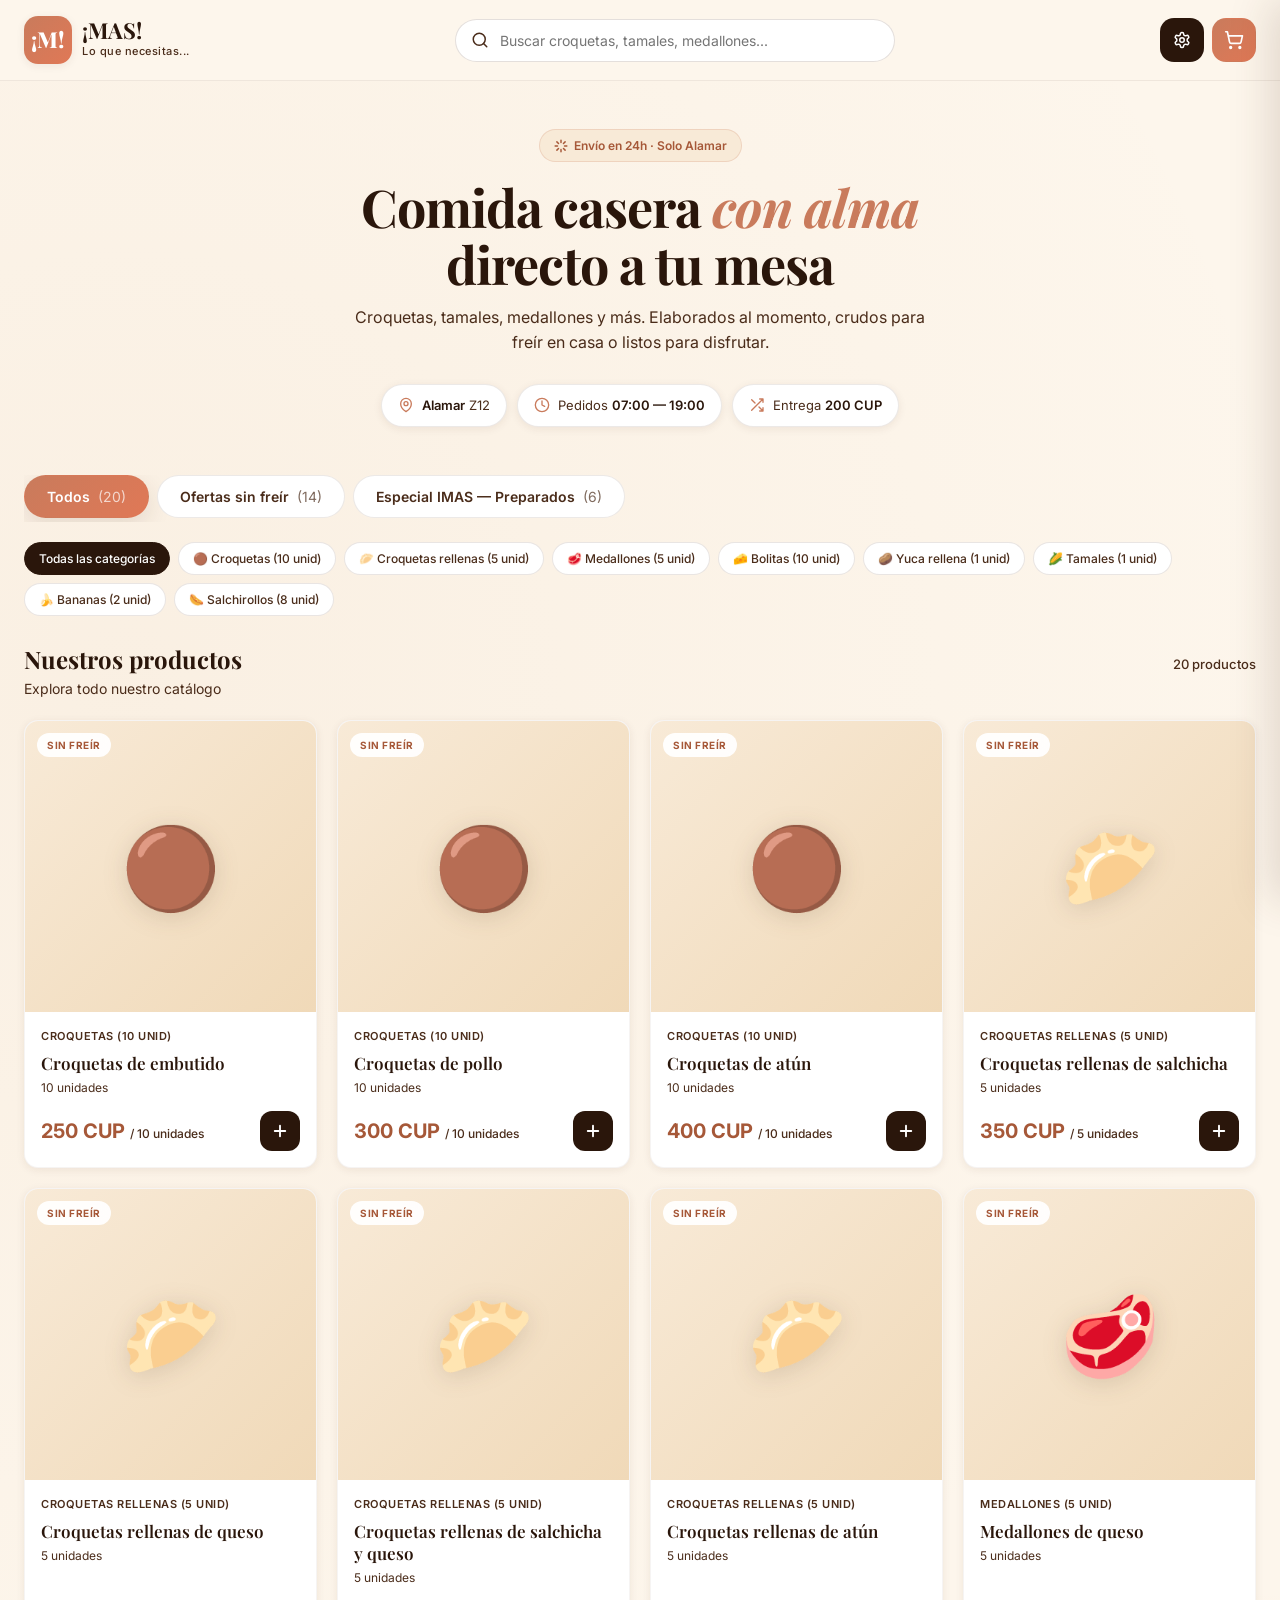
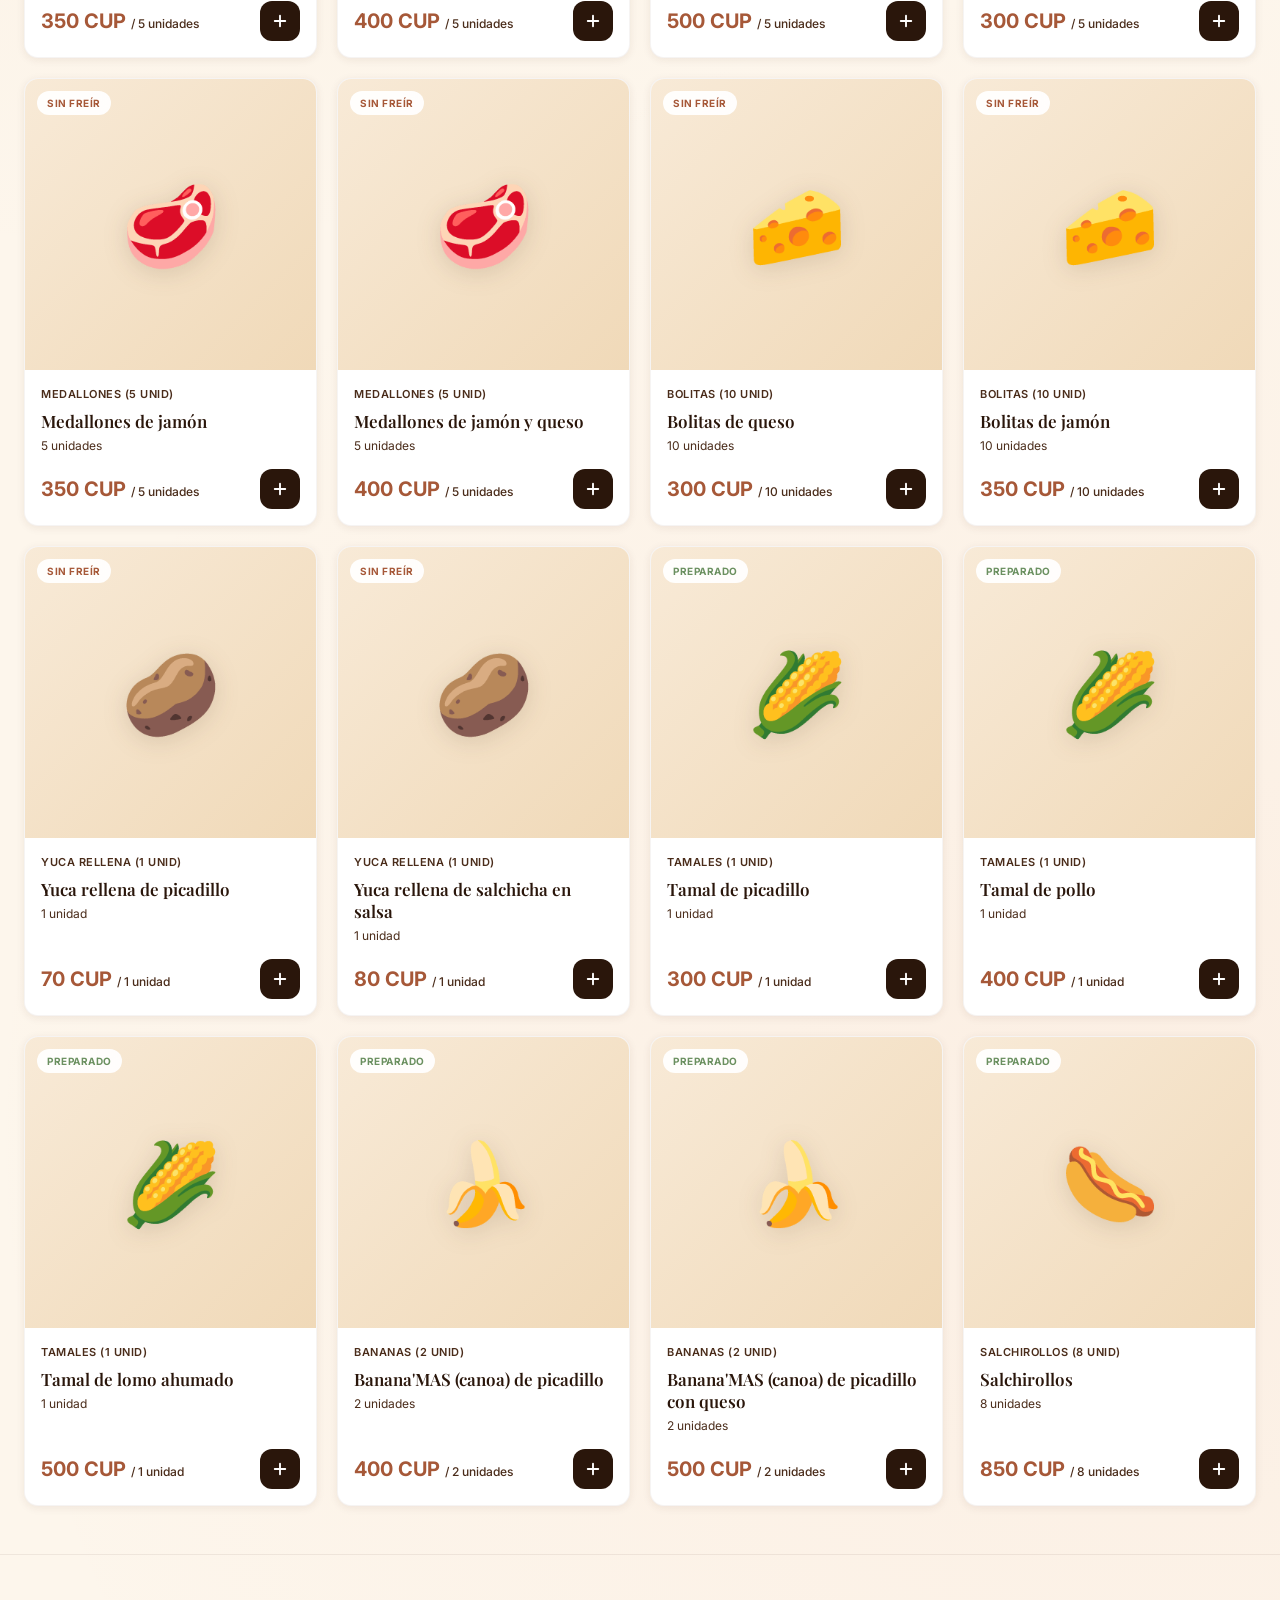
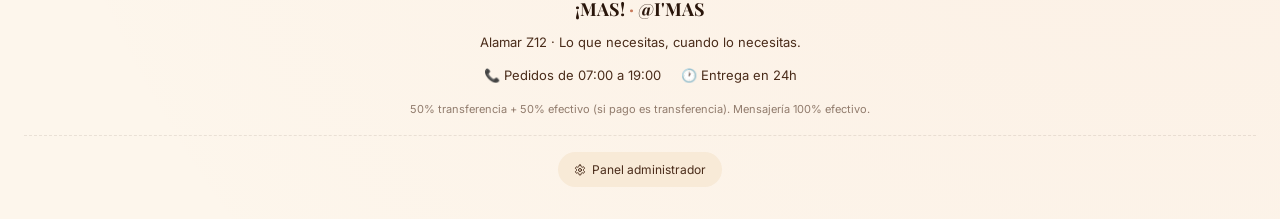
==== index.html @ 2a743d91 "Initial commit via Netlify [skip ci]" ====
<!DOCTYPE html>
<html lang="es">
<head>
<meta charset="UTF-8" />
<meta name="viewport" content="width=device-width, initial-scale=1.0" />
<title>¡MAS! — Lo que necesitas...</title>
<link rel="preconnect" href="https://fonts.googleapis.com">
<link rel="preconnect" href="https://fonts.gstatic.com" crossorigin>
<link href="https://fonts.googleapis.com/css2?family=Playfair+Display:wght@500;600;700;800&family=Inter:wght@300;400;500;600;700&display=swap" rel="stylesheet">
<link rel="stylesheet" href="css/styles.css">
<link rel="stylesheet" href="css/store.css">
</head>
<body>

<header class="header" id="header">
  <div class="header-inner">
    <div class="logo" onclick="window.scrollTo({top:0, behavior:'smooth'})">
      <div class="logo-mark">¡M!</div>
      <div class="logo-text">
        <h1>¡MAS!</h1>
        <p>Lo que necesitas...</p>
      </div>
    </div>

    <div class="search-wrap">
      <svg class="search-icon" width="18" height="18" viewBox="0 0 24 24" fill="none" stroke="currentColor" stroke-width="2" stroke-linecap="round" stroke-linejoin="round">
        <circle cx="11" cy="11" r="8"/><path d="m21 21-4.3-4.3"/>
      </svg>
      <input type="text" class="search-input" id="searchInput" placeholder="Buscar croquetas, tamales, medallones..." />
      <button class="search-clear" id="searchClear" aria-label="Limpiar búsqueda">×</button>
    </div>

    <div class="header-actions">
      <a href="admin.html" class="icon-btn admin-btn" title="Panel administrador">
        <svg width="18" height="18" viewBox="0 0 24 24" fill="none" stroke="currentColor" stroke-width="2" stroke-linecap="round" stroke-linejoin="round">
          <path d="M12.22 2h-.44a2 2 0 0 0-2 2v.18a2 2 0 0 1-1 1.73l-.43.25a2 2 0 0 1-2 0l-.15-.08a2 2 0 0 0-2.73.73l-.22.38a2 2 0 0 0 .73 2.73l.15.1a2 2 0 0 1 1 1.72v.51a2 2 0 0 1-1 1.74l-.15.09a2 2 0 0 0-.73 2.73l.22.38a2 2 0 0 0 2.73.73l.15-.08a2 2 0 0 1 2 0l.43.25a2 2 0 0 1 1 1.73V20a2 2 0 0 0 2 2h.44a2 2 0 0 0 2-2v-.18a2 2 0 0 1 1-1.73l.43-.25a2 2 0 0 1 2 0l.15.08a2 2 0 0 0 2.73-.73l.22-.39a2 2 0 0 0-.73-2.73l-.15-.08a2 2 0 0 1-1-1.74v-.5a2 2 0 0 1 1-1.74l.15-.09a2 2 0 0 0 .73-2.73l-.22-.38a2 2 0 0 0-2.73-.73l-.15.08a2 2 0 0 1-2 0l-.43-.25a2 2 0 0 1-1-1.73V4a2 2 0 0 0-2-2z"/>
          <circle cx="12" cy="12" r="3"/>
        </svg>
      </a>
      <button class="icon-btn cart-btn" id="cartBtn" aria-label="Carrito">
        <svg width="20" height="20" viewBox="0 0 24 24" fill="none" stroke="currentColor" stroke-width="2" stroke-linecap="round" stroke-linejoin="round">
          <circle cx="8" cy="21" r="1"/><circle cx="19" cy="21" r="1"/>
          <path d="M2.05 2.05h2l2.66 12.42a2 2 0 0 0 2 1.58h9.78a2 2 0 0 0 1.95-1.57l1.65-7.43H5.12"/>
        </svg>
        <span class="cart-count hidden" id="cartCount">0</span>
      </button>
    </div>
  </div>
</header>

<section class="hero">
  <span class="hero-badge">
    <svg width="14" height="14" viewBox="0 0 24 24" fill="none" stroke="currentColor" stroke-width="2.5" stroke-linecap="round" stroke-linejoin="round">
      <path d="M12 2v4M12 18v4M4.93 4.93l2.83 2.83M16.24 16.24l2.83 2.83M2 12h4M18 12h4M4.93 19.07l2.83-2.83M16.24 7.76l2.83-2.83"/>
    </svg>
    Envío en 24h · Solo Alamar
  </span>
  <h2>Comida casera <span>con alma</span><br/>directo a tu mesa</h2>
  <p class="hero-subtitle">Croquetas, tamales, medallones y más. Elaborados al momento, crudos para freír en casa o listos para disfrutar.</p>
  <div class="info-chips">
    <div class="info-chip">
      <svg width="16" height="16" viewBox="0 0 24 24" fill="none" stroke="currentColor" stroke-width="2" stroke-linecap="round" stroke-linejoin="round"><path d="M20 10c0 7-8 12-8 12s-8-5-8-12a8 8 0 0 1 16 0Z"/><circle cx="12" cy="10" r="3"/></svg>
      <span><strong>Alamar</strong> Z12</span>
    </div>
    <div class="info-chip">
      <svg width="16" height="16" viewBox="0 0 24 24" fill="none" stroke="currentColor" stroke-width="2" stroke-linecap="round" stroke-linejoin="round"><circle cx="12" cy="12" r="10"/><polyline points="12 6 12 12 16 14"/></svg>
      <span>Pedidos <strong>07:00 — 19:00</strong></span>
    </div>
    <div class="info-chip">
      <svg width="16" height="16" viewBox="0 0 24 24" fill="none" stroke="currentColor" stroke-width="2" stroke-linecap="round" stroke-linejoin="round"><path d="M16 3h5v5M4 20L21 3M21 16v5h-5M15 15l6 6M4 4l5 5"/></svg>
      <span>Entrega <strong>200 CUP</strong></span>
    </div>
  </div>
</section>

<section class="filters">
  <div class="section-tabs" id="sectionTabs"></div>
  <div class="category-filters" id="categoryFilters"></div>
</section>

<main class="products-wrap">
  <div class="section-header">
    <div>
      <h3 id="sectionTitle">Nuestros productos</h3>
      <p id="sectionDescription">Explora todo nuestro catálogo</p>
    </div>
    <span class="result-count" id="resultCount"></span>
  </div>
  <div class="products" id="productsGrid"></div>
</main>

<footer class="footer">
  <div class="footer-brand">¡MAS! <span>·</span> @I'MAS</div>
  <p>Alamar Z12 · Lo que necesitas, cuando lo necesitas.</p>
  <div class="footer-links">
    <span>📞 Pedidos de 07:00 a 19:00</span>
    <span>🕐 Entrega en 24h</span>
  </div>
  <p style="margin-top:16px; font-size:11px; opacity:0.6;">50% transferencia + 50% efectivo (si pago es transferencia). Mensajería 100% efectivo.</p>
  <div class="footer-admin">
    <a href="admin.html" class="footer-admin-btn">
      <svg width="12" height="12" viewBox="0 0 24 24" fill="none" stroke="currentColor" stroke-width="2" stroke-linecap="round" stroke-linejoin="round">
        <path d="M12.22 2h-.44a2 2 0 0 0-2 2v.18a2 2 0 0 1-1 1.73l-.43.25a2 2 0 0 1-2 0l-.15-.08a2 2 0 0 0-2.73.73l-.22.38a2 2 0 0 0 .73 2.73l.15.1a2 2 0 0 1 1 1.72v.51a2 2 0 0 1-1 1.74l-.15.09a2 2 0 0 0-.73 2.73l.22.38a2 2 0 0 0 2.73.73l.15-.08a2 2 0 0 1 2 0l.43.25a2 2 0 0 1 1 1.73V20a2 2 0 0 0 2 2h.44a2 2 0 0 0 2-2v-.18a2 2 0 0 1 1-1.73l.43-.25a2 2 0 0 1 2 0l.15.08a2 2 0 0 0 2.73-.73l.22-.39a2 2 0 0 0-.73-2.73l-.15-.08a2 2 0 0 1-1-1.74v-.5a2 2 0 0 1 1-1.74l.15-.09a2 2 0 0 0 .73-2.73l-.22-.38a2 2 0 0 0-2.73-.73l-.15.08a2 2 0 0 1-2 0l-.43-.25a2 2 0 0 1-1-1.73V4a2 2 0 0 0-2-2z"/>
        <circle cx="12" cy="12" r="3"/>
      </svg>
      Panel administrador
    </a>
  </div>
</footer>

<!-- PRODUCT MODAL -->
<div class="modal-backdrop" id="productModal">
  <div class="modal" onclick="event.stopPropagation()">
    <div class="modal-image">
      <div class="modal-emoji" id="modalEmoji"></div>
      <button class="modal-close" onclick="closeProductModal()">×</button>
    </div>
    <div class="modal-body">
      <div class="product-category" id="modalCategory"></div>
      <div class="product-name" id="modalName"></div>
      <div class="product-unit" id="modalUnit"></div>
      <div class="modal-description" id="modalDescription"></div>

      <div class="quantity-selector">
        <span class="qty-label">Cantidad</span>
        <div class="qty-controls">
          <button class="qty-btn" id="qtyMinus">
            <svg width="14" height="14" viewBox="0 0 24 24" fill="none" stroke="currentColor" stroke-width="3"><path d="M5 12h14"/></svg>
          </button>
          <span class="qty-value" id="qtyValue">1</span>
          <button class="qty-btn" id="qtyPlus">
            <svg width="14" height="14" viewBox="0 0 24 24" fill="none" stroke="currentColor" stroke-width="3"><path d="M5 12h14M12 5v14"/></svg>
          </button>
        </div>
      </div>

      <div class="modal-footer">
        <div class="modal-total">
          <span>Total</span>
          <strong id="modalTotal">0 CUP</strong>
        </div>
        <button class="btn-primary" id="addToCartBtn">
          <svg width="16" height="16" viewBox="0 0 24 24" fill="none" stroke="currentColor" stroke-width="2.5" stroke-linecap="round" stroke-linejoin="round">
            <circle cx="8" cy="21" r="1"/><circle cx="19" cy="21" r="1"/>
            <path d="M2.05 2.05h2l2.66 12.42a2 2 0 0 0 2 1.58h9.78a2 2 0 0 0 1.95-1.57l1.65-7.43H5.12"/>
          </svg>
          Agregar al carrito
        </button>
      </div>
    </div>
  </div>
</div>

<!-- CART DRAWER -->
<div class="drawer-backdrop" id="drawerBackdrop"></div>
<aside class="drawer" id="cartDrawer">
  <div class="drawer-header">
    <h3>Tu pedido</h3>
    <button class="drawer-close" id="drawerClose">
      <svg width="18" height="18" viewBox="0 0 24 24" fill="none" stroke="currentColor" stroke-width="2.5" stroke-linecap="round" stroke-linejoin="round">
        <path d="M18 6 6 18M6 6l12 12"/>
      </svg>
    </button>
  </div>
  <div class="drawer-body" id="cartBody"></div>
  <div class="drawer-footer" id="cartFooter" style="display:none;">
    <div class="cart-summary">
      <div class="summary-row"><span>Subtotal</span><span id="cartSubtotal">0 CUP</span></div>
      <div class="summary-row"><span>Mensajería (Alamar)</span><span id="cartDelivery">200 CUP</span></div>
      <div class="summary-row total"><span>Total</span><strong id="cartTotal">0 CUP</strong></div>
    </div>
    <button class="btn-checkout" id="checkoutBtn">
      <svg width="18" height="18" viewBox="0 0 24 24" fill="none" stroke="currentColor" stroke-width="2" stroke-linecap="round" stroke-linejoin="round">
        <path d="M22 16.92v3a2 2 0 0 1-2.18 2 19.79 19.79 0 0 1-8.63-3.07 19.5 19.5 0 0 1-6-6 19.79 19.79 0 0 1-3.07-8.67A2 2 0 0 1 4.11 2h3a2 2 0 0 1 2 1.72 12.84 12.84 0 0 0 .7 2.81 2 2 0 0 1-.45 2.11L8.09 9.91a16 16 0 0 0 6 6l1.27-1.27a2 2 0 0 1 2.11-.45 12.84 12.84 0 0 0 2.81.7A2 2 0 0 1 22 16.92z"/>
      </svg>
      Pagar por WhatsApp
    </button>
    <button class="clear-cart" id="clearCart">Vaciar carrito</button>
  </div>
</aside>

<!-- CHECKOUT MODAL -->
<div class="modal-backdrop checkout-modal" id="checkoutModal">
  <div class="modal" onclick="event.stopPropagation()">
    <div class="checkout-body">
      <h3>Finalizar pedido</h3>
      <p class="checkout-subtitle">Completa tus datos y te contactaremos por WhatsApp.</p>

      <div class="form-group"><label class="form-label">Nombre completo *</label>
        <input type="text" class="form-input" id="checkName" placeholder="Ej: María González" />
        <div class="form-error">Por favor ingresa tu nombre.</div></div>

      <div class="form-group"><label class="form-label">Teléfono *</label>
        <input type="tel" class="form-input" id="checkPhone" placeholder="5X XXX XXXX" />
        <div class="form-error">Ingresa un teléfono válido.</div></div>

      <div class="form-group"><label class="form-label">Dirección de entrega (Alamar) *</label>
        <textarea class="form-textarea" id="checkAddress" placeholder="Calle, número, entre calles, edificio, apto..."></textarea>
        <div class="form-error">Necesitamos tu dirección.</div></div>

      <div class="form-group"><label class="form-label">Fecha de entrega deseada</label>
        <input type="date" class="form-input" id="checkDate" /></div>

      <div class="form-group"><label class="form-label">Método de pago *</label>
        <div class="payment-options" id="paymentOptions">
          <label class="payment-option"><input type="radio" name="payment" value="transferencia" />
            <div class="payment-label"><strong>100% Transferencia</strong><span>50% al hacer el pedido + 50% al entregar (ambos por transferencia).</span></div></label>
          <label class="payment-option"><input type="radio" name="payment" value="mixto" />
            <div class="payment-label"><strong>Transferencia + Efectivo</strong><span>50% por transferencia al hacer el pedido, 50% en efectivo al recibir.</span></div></label>
          <label class="payment-option"><input type="radio" name="payment" value="efectivo" />
            <div class="payment-label"><strong>Efectivo al recibir (mensajería)</strong><span>Pago completo en efectivo al mensajero. Incluye 200 CUP de envío.</span></div></label>
        </div>
        <div class="form-error">Selecciona un método de pago.</div></div>

      <div class="form-group"><label class="form-label">Comentarios (opcional)</label>
        <textarea class="form-textarea" id="checkNotes" placeholder="Alguna indicación especial..."></textarea></div>

      <div class="checkout-summary" id="checkoutSummary"></div>

      <div style="display:flex; gap:10px;">
        <button class="btn-primary" style="flex:1; background:var(--brown-700);" onclick="closeCheckoutModal()">Cancelar</button>
        <button class="btn-checkout" id="sendWhatsApp" style="flex:1.4;">
          <svg width="18" height="18" viewBox="0 0 24 24" fill="currentColor">
            <path d="M17.472 14.382c-.297-.149-1.758-.867-2.03-.967-.273-.099-.471-.148-.67.15-.197.297-.767.966-.94 1.164-.173.199-.347.223-.644.075-.297-.15-1.255-.463-2.39-1.475-.883-.788-1.48-1.761-1.653-2.059-.173-.297-.018-.458.13-.606.134-.133.298-.347.446-.52.149-.174.198-.298.298-.497.099-.198.05-.371-.025-.52-.075-.149-.669-1.612-.916-2.207-.242-.579-.487-.5-.669-.51-.173-.008-.371-.01-.57-.01-.198 0-.52.074-.792.372-.272.297-1.04 1.016-1.04 2.479 0 1.462 1.065 2.875 1.213 3.074.149.198 2.096 3.2 5.077 4.487.709.306 1.262.489 1.694.625.712.227 1.36.195 1.871.118.571-.085 1.758-.719 2.006-1.413.248-.694.248-1.289.173-1.413-.074-.124-.272-.198-.57-.347m-5.421 7.403h-.004a9.87 9.87 0 01-5.031-1.378l-.361-.214-3.741.982.998-3.648-.235-.374a9.86 9.86 0 01-1.51-5.26c.001-5.45 4.436-9.884 9.888-9.884 2.64 0 5.122 1.03 6.988 2.898a9.825 9.825 0 012.893 6.994c-.003 5.45-4.437 9.884-9.885 9.884m8.413-18.297A11.815 11.815 0 0012.05 0C5.495 0 .16 5.335.157 11.892c0 2.096.547 4.142 1.588 5.945L.057 24l6.305-1.654a11.882 11.882 0 005.683 1.448h.005c6.554 0 11.89-5.335 11.893-11.893a11.821 11.821 0 00-3.48-8.413z"/>
          </svg>
          Enviar por WhatsApp
        </button>
      </div>
    </div>
  </div>
</div>

<div class="toast" id="toast"></div>

<script src="js/config.js"></script>
<script src="js/utils.js"></script>
<script src="js/store.js"></script>

</body>
</html>
---- css/styles.css ----
/* ============ RESET & VARIABLES ============ */
*, *::before, *::after { box-sizing: border-box; margin: 0; padding: 0; }
:root {
  --cream-50: #fdf6ec;
  --cream-100: #f8ead7;
  --cream-200: #f0d9b8;
  --sand: #e8c9a0;
  --terracotta: #c97b5c;
  --terracotta-dark: #a65838;
  --brown-700: #4a2c1a;
  --brown-800: #3a1f12;
  --brown-900: #2a160b;
  --gold: #d4a574;
  --gold-dark: #b8894f;
  --accent: #e07856;
  --success: #6b9060;
  --danger: #c04040;
  --shadow-sm: 0 2px 8px rgba(74, 44, 26, 0.08);
  --shadow-md: 0 8px 24px rgba(74, 44, 26, 0.12);
  --shadow-lg: 0 20px 60px rgba(74, 44, 26, 0.2);
  --radius-sm: 8px;
  --radius-md: 14px;
  --radius-lg: 22px;
  --radius-xl: 30px;
  --transition: 0.3s cubic-bezier(0.4, 0, 0.2, 1);
}

html { scroll-behavior: smooth; }
body {
  font-family: 'Inter', -apple-system, BlinkMacSystemFont, sans-serif;
  background: var(--cream-50);
  color: var(--brown-800);
  line-height: 1.6;
  min-height: 100vh;
  -webkit-font-smoothing: antialiased;
  background-image:
    radial-gradient(circle at 10% 20%, rgba(212, 165, 116, 0.08) 0%, transparent 40%),
    radial-gradient(circle at 90% 80%, rgba(224, 120, 86, 0.06) 0%, transparent 40%);
}

h1, h2, h3, h4 { font-family: 'Playfair Display', serif; font-weight: 700; color: var(--brown-900); }
button { font-family: inherit; cursor: pointer; border: none; background: none; }
input, textarea, select { font-family: inherit; }
a { text-decoration: none; color: inherit; }

/* ============ FORMULARIOS ============ */
.form-group { margin-bottom: 16px; }
.form-label { display: block; font-size: 13px; font-weight: 600; color: var(--brown-800); margin-bottom: 6px; }
.form-input, .form-textarea, .form-select {
  width: 100%; padding: 12px 14px;
  border: 1.5px solid rgba(74, 44, 26, 0.15);
  border-radius: var(--radius-sm); background: white;
  font-size: 14px; color: var(--brown-800);
  transition: all var(--transition);
}
.form-input:focus, .form-textarea:focus, .form-select:focus {
  outline: none; border-color: var(--terracotta);
  box-shadow: 0 0 0 4px rgba(201, 123, 92, 0.1);
}
.form-textarea { min-height: 70px; resize: vertical; font-family: inherit; }
.form-row { display: grid; grid-template-columns: 1fr 1fr; gap: 12px; }
.form-error { font-size: 12px; color: var(--danger); margin-top: 4px; display: none; }
.form-group.error .form-error { display: block; }
.form-group.error .form-input,
.form-group.error .form-textarea { border-color: var(--danger); }

/* ============ BOTONES ============ */
.btn-primary {
  padding: 14px 28px;
  background: linear-gradient(135deg, var(--terracotta) 0%, var(--accent) 100%);
  color: white; border-radius: var(--radius-md);
  font-size: 15px; font-weight: 600;
  display: inline-flex; align-items: center; gap: 8px;
  transition: all var(--transition);
  box-shadow: var(--shadow-sm);
}
.btn-primary:hover { transform: translateY(-2px); box-shadow: var(--shadow-md); }
.btn-primary:disabled { opacity: 0.5; cursor: not-allowed; transform: none; }

/* ============ MODALES ============ */
.modal-backdrop {
  position: fixed; inset: 0;
  background: rgba(42, 22, 11, 0.5);
  backdrop-filter: blur(4px);
  z-index: 1000;
  opacity: 0; pointer-events: none;
  transition: opacity var(--transition);
  display: grid; place-items: center;
  padding: 20px;
}
.modal-backdrop.open { opacity: 1; pointer-events: auto; }
.modal {
  background: white; border-radius: var(--radius-lg);
  max-width: 520px; width: 100%;
  max-height: 90vh; overflow-y: auto;
  transform: scale(0.92);
  transition: transform var(--transition);
  box-shadow: var(--shadow-lg);
}
.modal-backdrop.open .modal { transform: scale(1); }

.modal-image {
  aspect-ratio: 16 / 10;
  background: linear-gradient(135deg, var(--cream-100) 0%, var(--cream-200) 100%);
  display: grid; place-items: center; position: relative;
}
.modal-emoji { font-size: 140px; }
.modal-close {
  position: absolute; top: 12px; right: 12px;
  width: 40px; height: 40px; border-radius: 50%;
  background: rgba(255, 255, 255, 0.9);
  color: var(--brown-800); display: grid; place-items: center;
  font-size: 20px; transition: all var(--transition);
}
.modal-close:hover { background: white; transform: rotate(90deg); }

.modal-body { padding: 24px; }
.modal-body .product-category { margin-bottom: 8px; }
.modal-body .product-name { font-size: 24px; margin-bottom: 12px; }
.modal-body .product-unit { font-size: 14px; margin-bottom: 16px; }

.modal-description {
  padding: 14px 16px; background: var(--cream-50);
  border-radius: var(--radius-sm); font-size: 14px;
  color: var(--brown-700); margin-bottom: 20px;
  border-left: 3px solid var(--terracotta);
}

.quantity-selector {
  display: flex; align-items: center; justify-content: space-between;
  padding: 8px 8px 8px 16px; background: var(--cream-50);
  border-radius: var(--radius-md); margin-bottom: 16px;
}
.qty-label { font-size: 13px; color: var(--brown-700); font-weight: 600; }
.qty-controls {
  display: flex; align-items: center; gap: 10px;
  background: white; padding: 4px;
  border-radius: var(--radius-sm); box-shadow: var(--shadow-sm);
}
.qty-btn {
  width: 32px; height: 32px; border-radius: 8px;
  background: var(--cream-100); color: var(--brown-800);
  display: grid; place-items: center;
  transition: all var(--transition);
}
.qty-btn:hover { background: var(--terracotta); color: white; }
.qty-btn:disabled { opacity: 0.4; cursor: not-allowed; }
.qty-value { font-weight: 700; font-size: 16px; min-width: 32px; text-align: center; }

.modal-footer { display: flex; align-items: center; justify-content: space-between; gap: 16px; }
.modal-total { font-size: 13px; color: var(--brown-700); }
.modal-total strong { display: block; font-size: 22px; color: var(--terracotta-dark); font-family: 'Playfair Display', serif; }

.edit-modal .modal { max-width: 560px; }
.edit-header {
  padding: 20px 24px; border-bottom: 1px solid rgba(74, 44, 26, 0.08);
  display: flex; align-items: center; justify-content: space-between;
}
.edit-header h3 { font-size: 20px; }
.edit-body { padding: 24px; }

/* ============ EMOJI PICKER ============ */
.emoji-picker {
  display: flex; flex-wrap: wrap; gap: 4px;
  padding: 8px; background: var(--cream-50);
  border-radius: var(--radius-sm);
  max-height: 120px; overflow-y: auto;
}
.emoji-option {
  width: 36px; height: 36px;
  border-radius: 8px; background: white;
  display: grid; place-items: center;
  font-size: 20px;
  transition: all var(--transition);
}
.emoji-option:hover { background: var(--cream-200); transform: scale(1.1); }
.emoji-option.selected { background: var(--terracotta); color: white; box-shadow: 0 2px 8px rgba(201, 123, 92, 0.4); }

/* ============ PRODUCT CARD ============ */
.product-card {
  background: white; border-radius: var(--radius-md);
  overflow: hidden; box-shadow: var(--shadow-sm);
  border: 1px solid rgba(74, 44, 26, 0.05);
  transition: all var(--transition);
  display: flex; flex-direction: column;
  cursor: pointer; position: relative;
}
.product-card:hover { transform: translateY(-4px); box-shadow: var(--shadow-lg); border-color: rgba(201, 123, 92, 0.2); }

.product-image {
  aspect-ratio: 1;
  background: linear-gradient(135deg, var(--cream-100) 0%, var(--cream-200) 100%);
  display: grid; place-items: center;
  position: relative; overflow: hidden;
}
.product-emoji {
  font-size: 80px;
  filter: drop-shadow(0 4px 12px rgba(74, 44, 26, 0.15));
  transition: transform 0.6s cubic-bezier(0.4, 0, 0.2, 1);
}
.product-card:hover .product-emoji { transform: scale(1.12) rotate(-3deg); }

.product-type {
  position: absolute; top: 12px; left: 12px;
  padding: 4px 10px; border-radius: 12px;
  font-size: 10px; font-weight: 700; text-transform: uppercase; letter-spacing: 0.5px;
  background: rgba(255, 255, 255, 0.92); backdrop-filter: blur(4px);
}
.type-sin_freir { color: var(--terracotta-dark); }
.type-preparado { color: var(--success); }

.product-info { padding: 16px; display: flex; flex-direction: column; flex: 1; }
.product-category { font-size: 11px; color: var(--brown-700); font-weight: 600; letter-spacing: 0.5px; text-transform: uppercase; margin-bottom: 6px; }
.product-name { font-family: 'Playfair Display', serif; font-size: 17px; font-weight: 600; color: var(--brown-900); line-height: 1.3; margin-bottom: 4px; }
.product-unit { font-size: 12px; color: var(--brown-700); margin-bottom: 14px; }
.product-footer { display: flex; justify-content: space-between; align-items: center; margin-top: auto; }
.product-price { font-size: 20px; font-weight: 700; color: var(--terracotta-dark); }
.product-price span { font-size: 12px; color: var(--brown-700); font-weight: 500; }

.add-btn {
  width: 40px; height: 40px; border-radius: 12px;
  background: var(--brown-900); color: white;
  display: grid; place-items: center;
  transition: all var(--transition);
}
.add-btn:hover { background: var(--terracotta); transform: scale(1.08); }

.empty-state { grid-column: 1 / -1; text-align: center; padding: 64px 24px; color: var(--brown-700); }
.empty-state svg { color: var(--gold); margin-bottom: 16px; }
.empty-state h4 { font-size: 20px; margin-bottom: 8px; }

/* ============ TOAST ============ */
.toast {
  position: fixed; bottom: 24px; left: 50%;
  transform: translateX(-50%) translateY(100px);
  background: var(--brown-900); color: white;
  padding: 12px 20px; border-radius: var(--radius-lg);
  font-size: 14px; font-weight: 500; box-shadow: var(--shadow-lg);
  z-index: 9999; opacity: 0; transition: all var(--transition);
  display: inline-flex; align-items: center; gap: 8px;
  max-width: calc(100vw - 40px);
}
.toast.show { opacity: 1; transform: translateX(-50%) translateY(0); }

/* ============ SCROLLBAR ============ */
::-webkit-scrollbar { width: 10px; height: 10px; }
::-webkit-scrollbar-track { background: var(--cream-50); }
::-webkit-scrollbar-thumb { background: var(--sand); border-radius: 5px; }
::-webkit-scrollbar-thumb:hover { background: var(--gold); }

/* ============ RESPONSIVE (compartido) ============ */
@media (max-width: 768px) {
  .modal { max-height: 92vh; }
  .modal-emoji { font-size: 100px; }
  .modal-body { padding: 20px; }
  .modal-body .product-name { font-size: 20px; }
  .form-row { grid-template-columns: 1fr; }
}
---- css/store.css ----
/* ============ HEADER ============ */
.header {
  position: sticky; top: 0; z-index: 100;
  background: rgba(253, 246, 236, 0.95);
  backdrop-filter: blur(12px);
  -webkit-backdrop-filter: blur(12px);
  border-bottom: 1px solid rgba(74, 44, 26, 0.08);
  transition: box-shadow var(--transition);
}
.header.scrolled { box-shadow: var(--shadow-sm); }

.header-inner {
  max-width: 1280px; margin: 0 auto;
  padding: 16px 24px;
  display: flex; align-items: center;
  justify-content: space-between; gap: 16px;
}

.logo { display: flex; align-items: center; gap: 10px; cursor: pointer; }
.logo-mark {
  width: 48px; height: 48px;
  background: linear-gradient(135deg, var(--terracotta) 0%, var(--accent) 100%);
  border-radius: 14px;
  display: grid; place-items: center;
  font-family: 'Playfair Display', serif;
  font-weight: 800;
  color: white; font-size: 22px;
  box-shadow: var(--shadow-sm);
}
.logo-text h1 { font-size: 22px; line-height: 1; color: var(--brown-900); }
.logo-text p { font-size: 11px; color: var(--brown-700); letter-spacing: 0.5px; font-weight: 500; margin-top: 2px; }

.search-wrap { flex: 1; max-width: 440px; position: relative; }
.search-input {
  width: 100%;
  padding: 12px 44px 12px 44px;
  border: 1.5px solid rgba(74, 44, 26, 0.15);
  border-radius: var(--radius-lg);
  background: white; font-size: 14px;
  color: var(--brown-800);
  transition: all var(--transition);
}
.search-input:focus { outline: none; border-color: var(--terracotta); box-shadow: 0 0 0 4px rgba(201, 123, 92, 0.12); }
.search-icon { position: absolute; left: 16px; top: 50%; transform: translateY(-50%); color: var(--brown-700); pointer-events: none; }
.search-clear {
  position: absolute; right: 12px; top: 50%; transform: translateY(-50%);
  width: 24px; height: 24px; border-radius: 50%;
  background: rgba(74, 44, 26, 0.1);
  color: var(--brown-700);
  display: none; align-items: center; justify-content: center; font-size: 14px;
  transition: background var(--transition);
}
.search-clear.visible { display: grid; }
.search-clear:hover { background: rgba(74, 44, 26, 0.2); }

.header-actions { display: flex; gap: 8px; align-items: center; }
.icon-btn {
  width: 44px; height: 44px; border-radius: 14px;
  background: white; border: 1.5px solid rgba(74, 44, 26, 0.1);
  display: grid; place-items: center;
  color: var(--brown-800);
  transition: all var(--transition);
  position: relative;
}
.icon-btn:hover { background: var(--cream-100); border-color: var(--terracotta); color: var(--terracotta-dark); }
.cart-btn { background: linear-gradient(135deg, var(--terracotta) 0%, var(--accent) 100%); color: white; border-color: transparent; }
.cart-btn:hover { transform: translateY(-1px); box-shadow: var(--shadow-md); color: white; }
.admin-btn { background: var(--brown-900); color: white; border-color: transparent; }
.admin-btn:hover { background: var(--brown-700); color: white; }
.cart-count {
  position: absolute; top: -6px; right: -6px;
  background: var(--brown-900); color: white;
  min-width: 22px; height: 22px; border-radius: 11px;
  padding: 0 6px; font-size: 11px; font-weight: 700;
  display: grid; place-items: center;
  border: 2px solid white;
  transition: transform var(--transition);
}
.cart-count.bump { animation: bump 0.4s ease; }
@keyframes bump { 0%, 100% { transform: scale(1); } 50% { transform: scale(1.3); } }
.cart-count.hidden { display: none; }

/* ============ HERO ============ */
.hero { max-width: 1280px; margin: 0 auto; padding: 48px 24px 32px; text-align: center; }
.hero-badge {
  display: inline-flex; align-items: center; gap: 6px;
  padding: 6px 14px; background: var(--cream-100);
  border: 1px solid rgba(201, 123, 92, 0.2);
  border-radius: 20px; font-size: 12px; font-weight: 600;
  color: var(--terracotta-dark); margin-bottom: 16px;
}
.hero h2 { font-size: clamp(32px, 5vw, 52px); line-height: 1.1; margin-bottom: 12px; letter-spacing: -0.02em; }
.hero h2 span { color: var(--terracotta); font-style: italic; }
.hero-subtitle { font-size: 16px; color: var(--brown-700); max-width: 600px; margin: 0 auto 28px; }

.info-chips { display: flex; flex-wrap: wrap; justify-content: center; gap: 10px; margin-top: 24px; }
.info-chip {
  display: inline-flex; align-items: center; gap: 8px;
  padding: 10px 16px; background: white;
  border: 1px solid rgba(74, 44, 26, 0.1);
  border-radius: var(--radius-lg); font-size: 13px;
  color: var(--brown-700); box-shadow: var(--shadow-sm);
}
.info-chip strong { color: var(--brown-900); font-weight: 600; }
.info-chip svg { color: var(--terracotta); flex-shrink: 0; }

/* ============ FILTERS ============ */
.filters { max-width: 1280px; margin: 0 auto; padding: 16px 24px 24px; }
.section-tabs { display: flex; gap: 8px; margin-bottom: 20px; overflow-x: auto; padding-bottom: 4px; scrollbar-width: none; }
.section-tabs::-webkit-scrollbar { display: none; }

.tab {
  padding: 12px 22px; border-radius: var(--radius-lg);
  font-size: 14px; font-weight: 600; white-space: nowrap;
  background: white; border: 1.5px solid rgba(74, 44, 26, 0.1);
  color: var(--brown-700); transition: all var(--transition);
}
.tab:hover { border-color: var(--terracotta); color: var(--terracotta-dark); }
.tab.active {
  background: linear-gradient(135deg, var(--terracotta) 0%, var(--accent) 100%);
  color: white; border-color: transparent; box-shadow: var(--shadow-md);
}

.category-filters { display: flex; flex-wrap: wrap; gap: 8px; }
.chip {
  padding: 8px 14px; border-radius: 20px; font-size: 12px; font-weight: 500;
  background: white; border: 1.5px solid rgba(74, 44, 26, 0.12);
  color: var(--brown-700); transition: all var(--transition);
}
.chip:hover { border-color: var(--gold-dark); color: var(--gold-dark); }
.chip.active { background: var(--brown-900); color: white; border-color: var(--brown-900); }

/* ============ PRODUCTS GRID ============ */
.products-wrap { max-width: 1280px; margin: 0 auto; padding: 0 24px 48px; }
.section-header { display: flex; align-items: baseline; justify-content: space-between; margin-bottom: 20px; }
.section-header h3 { font-size: 24px; color: var(--brown-900); }
.section-header p { font-size: 14px; color: var(--brown-700); }
.result-count { font-size: 13px; color: var(--brown-700); font-weight: 500; }

.products { display: grid; grid-template-columns: repeat(auto-fill, minmax(250px, 1fr)); gap: 20px; }

/* ============ CART DRAWER ============ */
.drawer {
  position: fixed; top: 0; right: 0;
  width: 100%; max-width: 440px; height: 100vh;
  background: white; z-index: 250;
  transform: translateX(100%);
  transition: transform var(--transition);
  display: flex; flex-direction: column;
  box-shadow: -10px 0 40px rgba(74, 44, 26, 0.15);
}
.drawer.open { transform: translateX(0); }

.drawer-backdrop {
  position: fixed; inset: 0;
  background: rgba(42, 22, 11, 0.5);
  z-index: 240;
  opacity: 0; pointer-events: none;
  transition: opacity var(--transition);
}
.drawer-backdrop.open { opacity: 1; pointer-events: auto; }

.drawer-header {
  padding: 20px 24px; border-bottom: 1px solid rgba(74, 44, 26, 0.08);
  display: flex; align-items: center; justify-content: space-between;
}
.drawer-header h3 { font-size: 20px; }
.drawer-close {
  width: 36px; height: 36px; border-radius: 10px;
  background: var(--cream-100); color: var(--brown-800);
  display: grid; place-items: center;
}
.drawer-close:hover { background: var(--cream-200); }

.drawer-body { flex: 1; overflow-y: auto; padding: 16px 24px; }

.cart-item { display: flex; gap: 12px; padding: 14px 0; border-bottom: 1px solid rgba(74, 44, 26, 0.08); }
.cart-item:last-child { border-bottom: none; }

.cart-item-image {
  width: 72px; height: 72px; border-radius: 12px;
  background: linear-gradient(135deg, var(--cream-100) 0%, var(--cream-200) 100%);
  display: grid; place-items: center; flex-shrink: 0; font-size: 36px;
}
.cart-item-info { flex: 1; min-width: 0; }
.cart-item-name { font-family: 'Playfair Display', serif; font-size: 15px; font-weight: 600; color: var(--brown-900); margin-bottom: 2px; line-height: 1.3; }
.cart-item-unit { font-size: 12px; color: var(--brown-700); margin-bottom: 8px; }
.cart-item-bottom { display: flex; align-items: center; justify-content: space-between; }
.cart-qty { display: flex; align-items: center; gap: 6px; background: var(--cream-50); padding: 3px; border-radius: 8px; }
.cart-qty button {
  width: 24px; height: 24px; border-radius: 6px;
  background: white; color: var(--brown-800);
  display: grid; place-items: center; font-size: 14px;
  transition: all var(--transition);
}
.cart-qty button:hover { background: var(--terracotta); color: white; }
.cart-qty span { font-weight: 700; font-size: 14px; min-width: 24px; text-align: center; }
.cart-item-price { font-weight: 700; color: var(--terracotta-dark); font-size: 14px; }

.empty-cart { text-align: center; padding: 48px 24px; color: var(--brown-700); }
.empty-cart svg { color: var(--gold); margin-bottom: 16px; }
.empty-cart h4 { font-size: 18px; margin-bottom: 6px; }
.empty-cart p { font-size: 14px; }

.drawer-footer { padding: 20px 24px; border-top: 1px solid rgba(74, 44, 26, 0.08); background: var(--cream-50); }
.cart-summary { display: flex; flex-direction: column; gap: 8px; margin-bottom: 16px; }
.summary-row { display: flex; justify-content: space-between; font-size: 14px; color: var(--brown-700); }
.summary-row.total {
  padding-top: 12px; border-top: 1px dashed rgba(74, 44, 26, 0.2);
  font-size: 18px; font-weight: 700; color: var(--brown-900);
}
.summary-row.total strong { font-family: 'Playfair Display', serif; color: var(--terracotta-dark); }

.btn-checkout {
  width: 100%; padding: 16px;
  background: linear-gradient(135deg, #25d366 0%, #1ebe57 100%);
  color: white; border-radius: var(--radius-md);
  font-size: 15px; font-weight: 600;
  display: inline-flex; align-items: center; justify-content: center; gap: 10px;
  transition: all var(--transition); box-shadow: var(--shadow-sm);
}
.btn-checkout:hover { transform: translateY(-2px); box-shadow: var(--shadow-md); }
.btn-checkout:disabled { opacity: 0.5; cursor: not-allowed; transform: none; }

.clear-cart {
  display: block; width: 100%; margin-top: 10px; padding: 10px;
  font-size: 13px; color: var(--brown-700); text-align: center;
  border-radius: var(--radius-sm); transition: all var(--transition);
}
.clear-cart:hover { background: var(--cream-100); color: var(--danger); }

/* ============ CHECKOUT ============ */
.checkout-modal .modal { max-width: 480px; }
.checkout-body { padding: 24px; }
.checkout-body h3 { font-size: 22px; margin-bottom: 4px; }
.checkout-subtitle { font-size: 14px; color: var(--brown-700); margin-bottom: 20px; }

.payment-options { display: flex; flex-direction: column; gap: 8px; }
.payment-option {
  padding: 12px 14px;
  border: 1.5px solid rgba(74, 44, 26, 0.15);
  border-radius: var(--radius-sm); cursor: pointer;
  transition: all var(--transition);
  display: flex; align-items: flex-start; gap: 10px;
}
.payment-option:hover { border-color: var(--terracotta); }
.payment-option.selected { border-color: var(--terracotta); background: rgba(201, 123, 92, 0.05); }
.payment-option input { margin-top: 3px; accent-color: var(--terracotta); }
.payment-label { flex: 1; }
.payment-label strong { display: block; font-size: 14px; color: var(--brown-900); margin-bottom: 2px; }
.payment-label span { font-size: 12px; color: var(--brown-700); line-height: 1.4; }

.checkout-summary {
  background: var(--cream-50); border-radius: var(--radius-sm);
  padding: 14px 16px; margin: 20px 0; font-size: 13px;
}

/* ============ FOOTER ============ */
.footer {
  max-width: 1280px; margin: 0 auto; padding: 40px 24px 32px;
  text-align: center; color: var(--brown-700); font-size: 13px;
  border-top: 1px solid rgba(74, 44, 26, 0.08);
}
.footer-brand { font-family: 'Playfair Display', serif; font-weight: 700; font-size: 18px; color: var(--brown-900); margin-bottom: 8px; }
.footer-brand span { color: var(--terracotta); }
.footer-links { display: flex; justify-content: center; gap: 20px; margin-top: 12px; flex-wrap: wrap; }
.footer-admin { margin-top: 16px; padding-top: 16px; border-top: 1px dashed rgba(74, 44, 26, 0.1); }
.footer-admin-btn {
  display: inline-flex; align-items: center; gap: 6px;
  padding: 8px 16px; font-size: 12px;
  color: var(--brown-700); background: var(--cream-100);
  border-radius: 20px; transition: all var(--transition);
}
.footer-admin-btn:hover { background: var(--cream-200); color: var(--brown-900); }

/* ============ RESPONSIVE ============ */
@media (max-width: 768px) {
  .header-inner { padding: 12px 16px; gap: 10px; }
  .logo-text h1 { font-size: 18px; }
  .logo-text p { font-size: 10px; }
  .logo-mark { width: 42px; height: 42px; font-size: 20px; }
  .search-wrap { order: 3; flex-basis: 100%; max-width: none; }
  .header-inner { flex-wrap: wrap; }
  .hero { padding: 32px 16px 20px; }
  .hero-subtitle { font-size: 14px; }
  .info-chips { gap: 8px; }
  .info-chip { padding: 8px 12px; font-size: 12px; }
  .filters { padding: 12px 16px 20px; }
  .products-wrap { padding: 0 16px 40px; }
  .products { grid-template-columns: repeat(auto-fill, minmax(160px, 1fr)); gap: 14px; }
  .product-emoji { font-size: 64px; }
  .product-name { font-size: 15px; }
  .product-price { font-size: 17px; }
  .section-header { flex-direction: column; align-items: flex-start; gap: 4px; }
  .section-header h3 { font-size: 20px; }
  .drawer { max-width: 100%; }
}
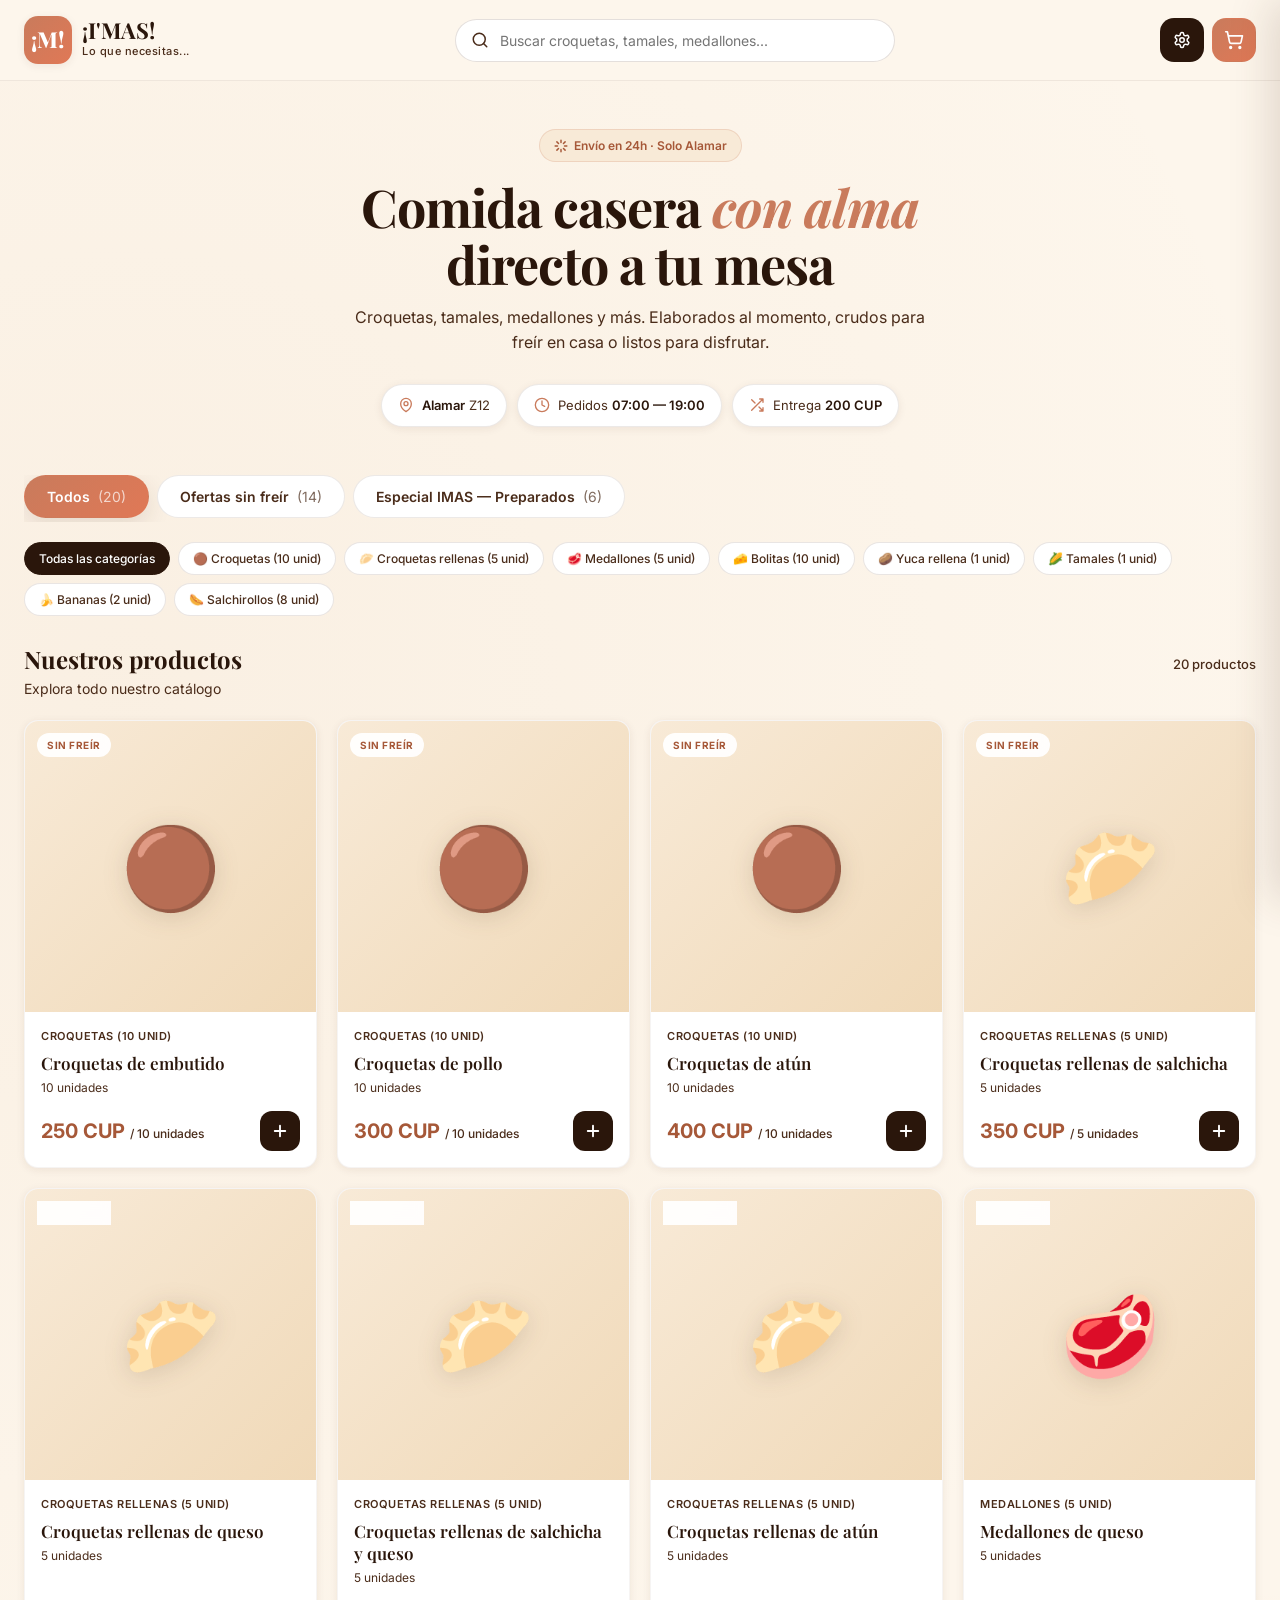
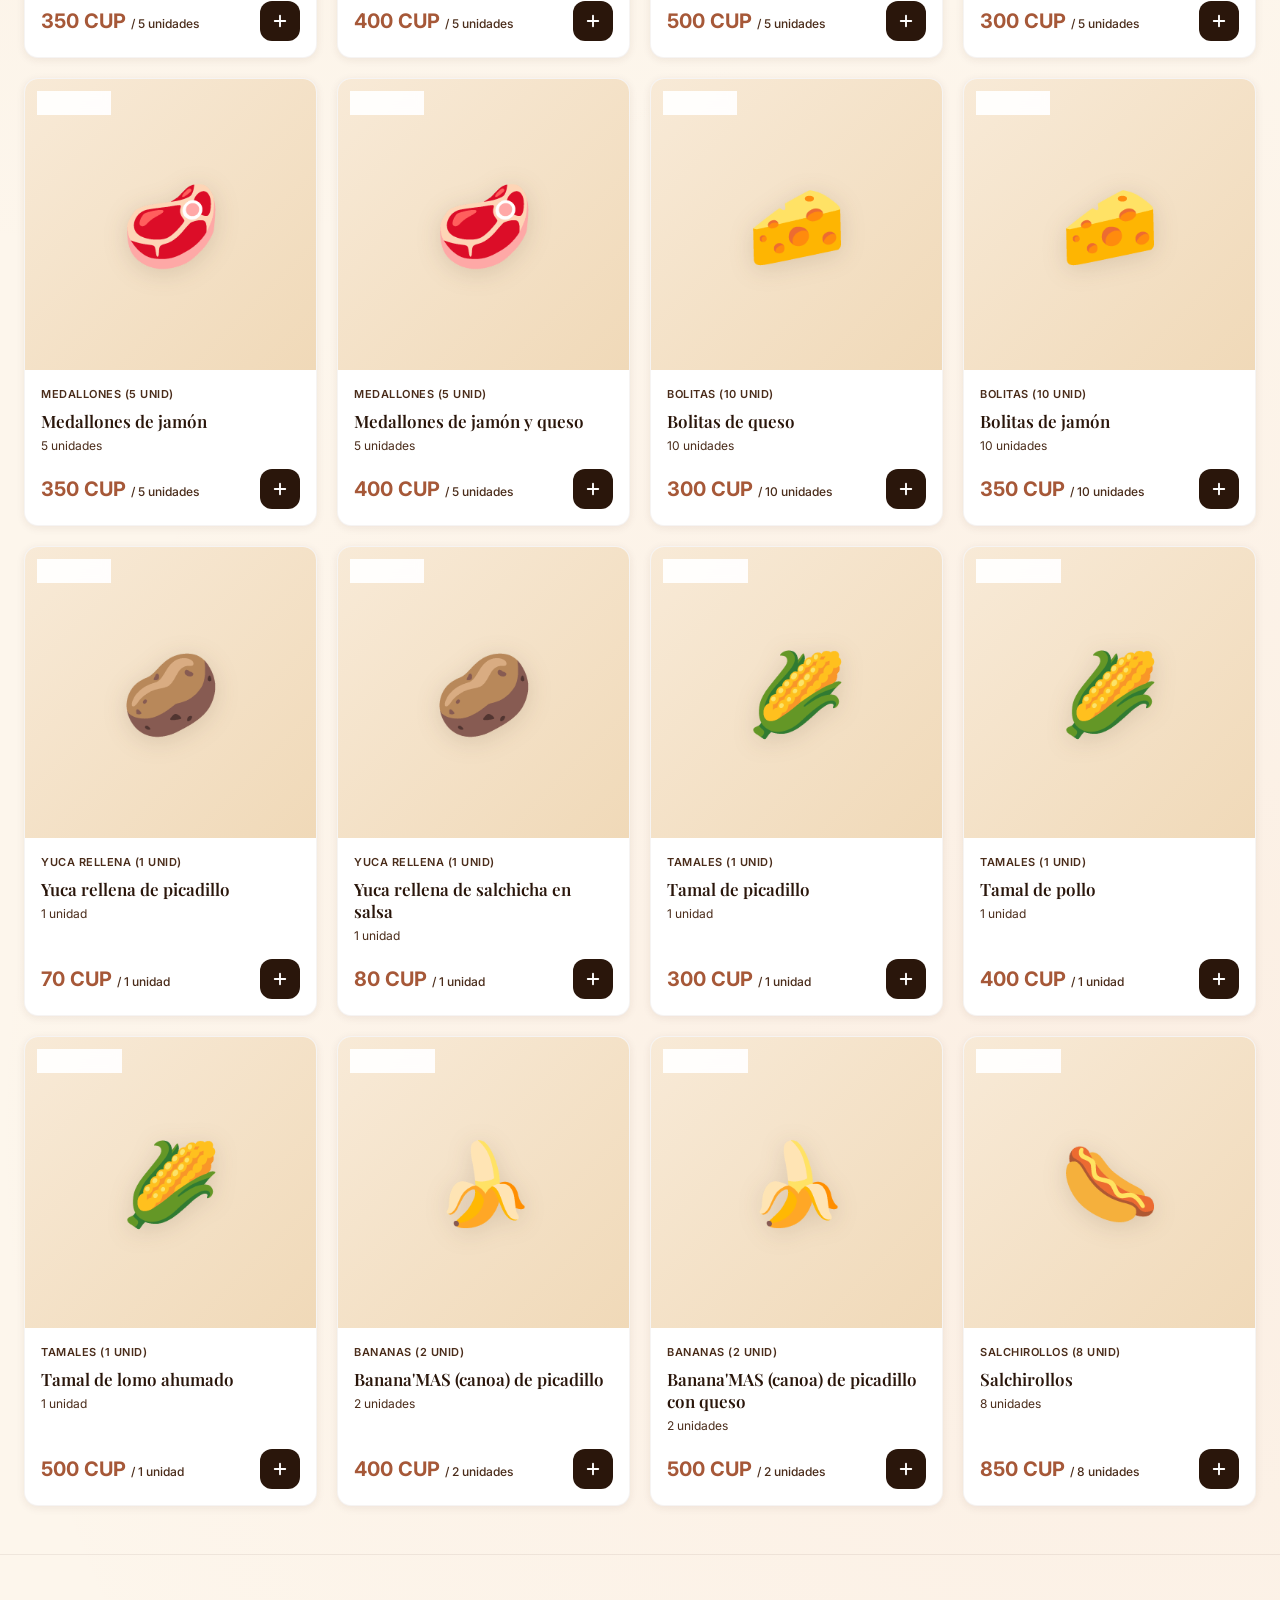
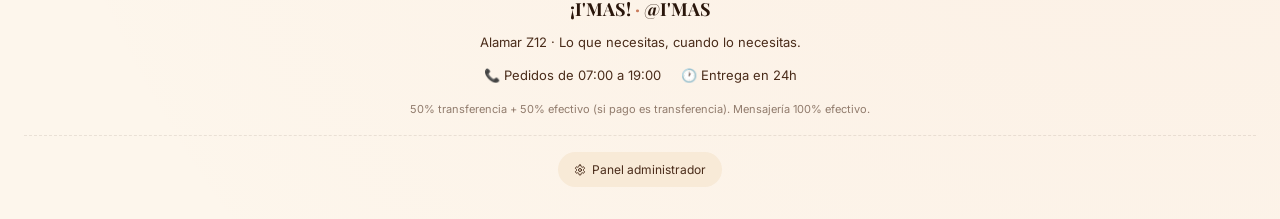
==== commit a4300879: "Change main header name from MAS to I'MAS (6aa06fa6e00bcda6c64aedef)" ====
--- a/index.html
+++ b/index.html
@@ -3,7 +3,7 @@
 <head>
 <meta charset="UTF-8" />
 <meta name="viewport" content="width=device-width, initial-scale=1.0" />
-<title>¡MAS! — Lo que necesitas...</title>
+<title>¡I'MAS! — Lo que necesitas...</title>
 <link rel="preconnect" href="https://fonts.googleapis.com">
 <link rel="preconnect" href="https://fonts.gstatic.com" crossorigin>
 <link href="https://fonts.googleapis.com/css2?family=Playfair+Display:wght@500;600;700;800&family=Inter:wght@300;400;500;600;700&display=swap" rel="stylesheet">
@@ -17,7 +17,7 @@
     <div class="logo" onclick="window.scrollTo({top:0, behavior:'smooth'})">
       <div class="logo-mark">¡M!</div>
       <div class="logo-text">
-        <h1>¡MAS!</h1>
+        <h1>¡I'MAS!</h1>
         <p>Lo que necesitas...</p>
       </div>
     </div>
@@ -90,7 +90,7 @@
 </main>
 
 <footer class="footer">
-  <div class="footer-brand">¡MAS! <span>·</span> @I'MAS</div>
+  <div class="footer-brand">¡I'MAS! <span>·</span> @I'MAS</div>
   <p>Alamar Z12 · Lo que necesitas, cuando lo necesitas.</p>
   <div class="footer-links">
     <span>📞 Pedidos de 07:00 a 19:00</span>
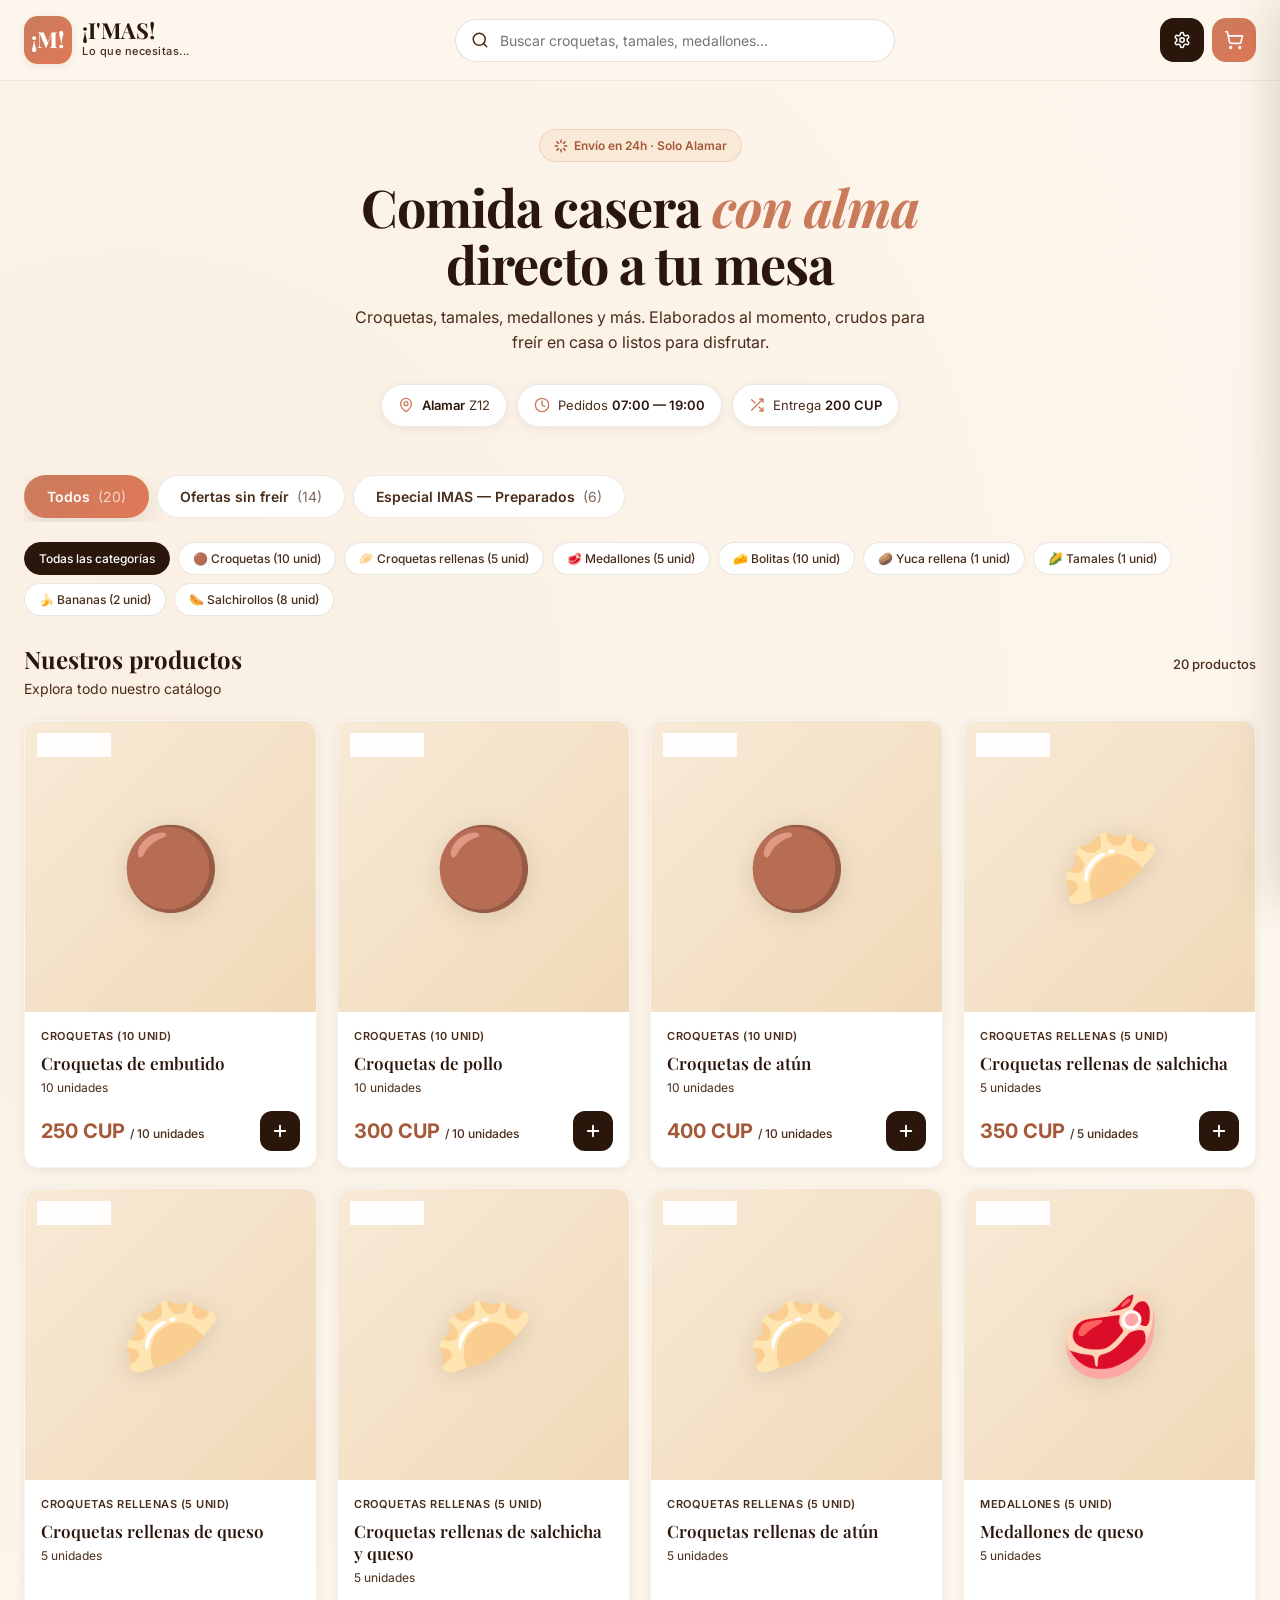
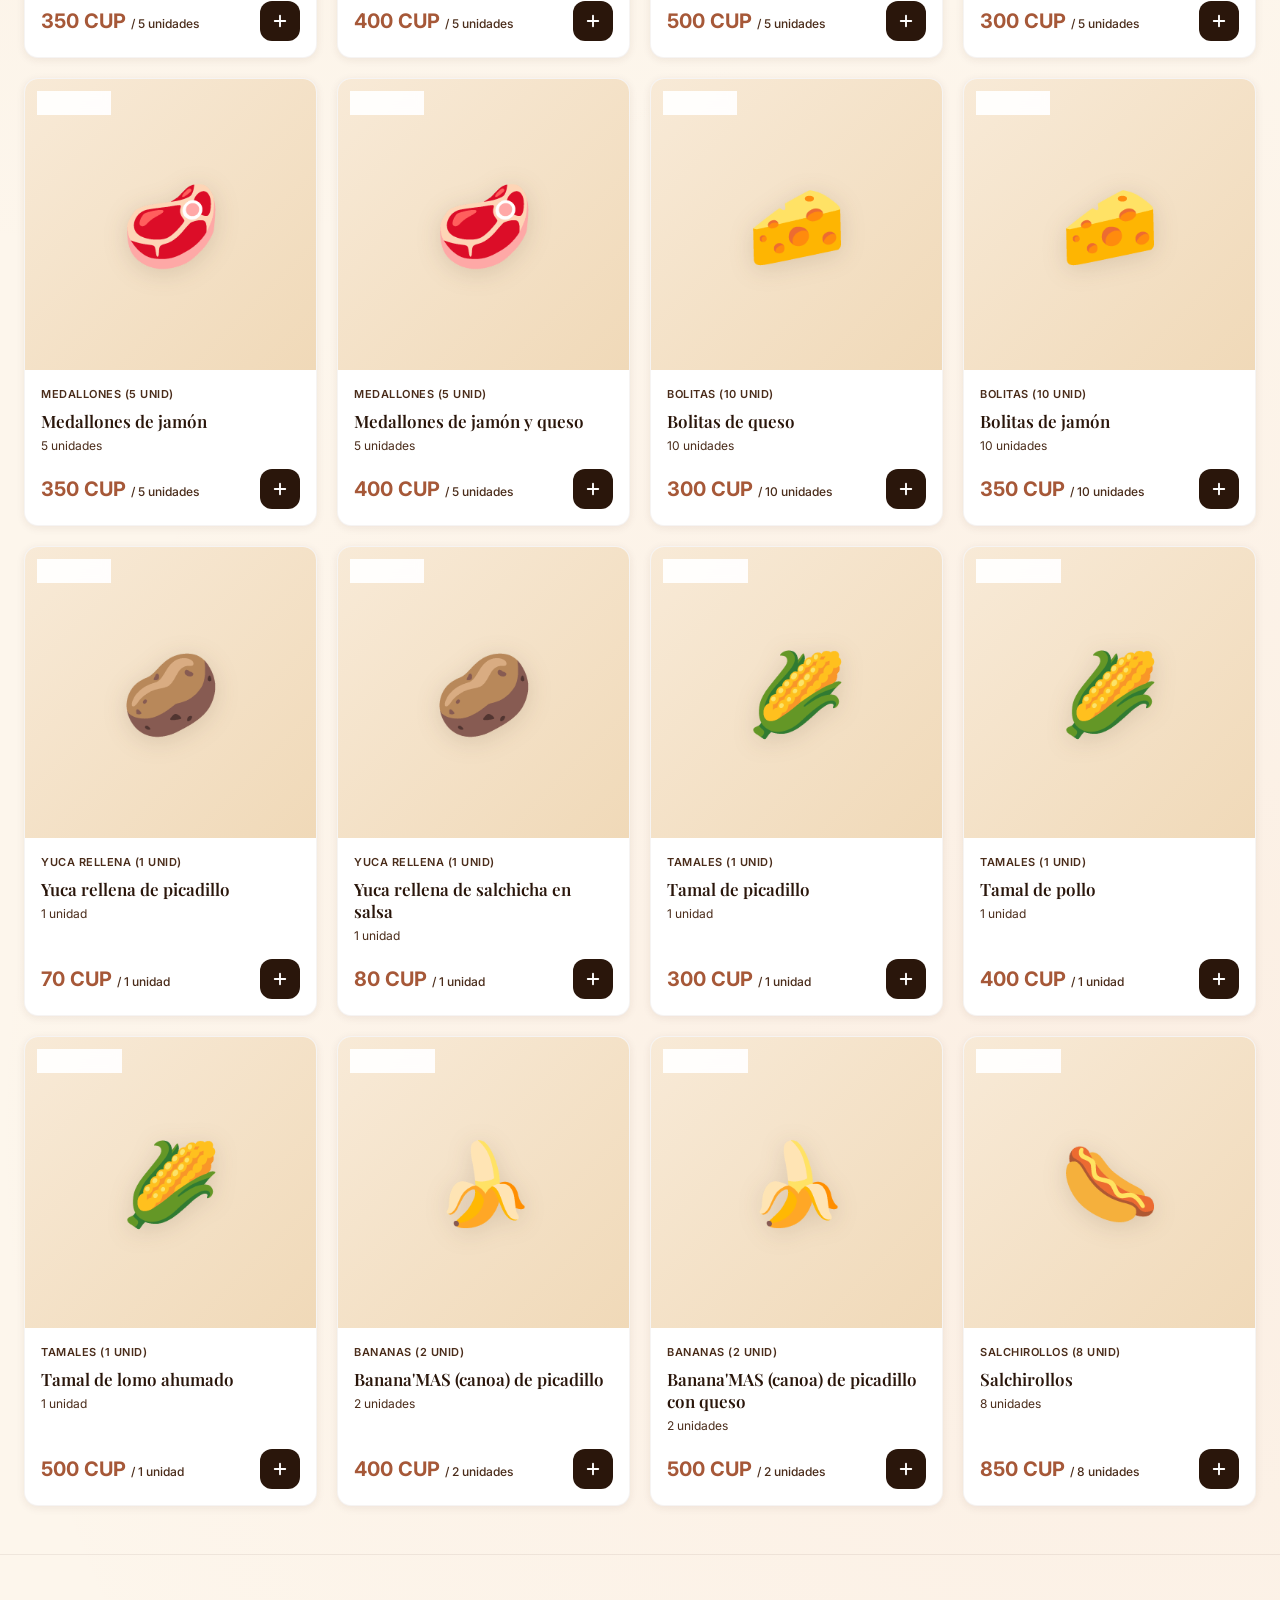
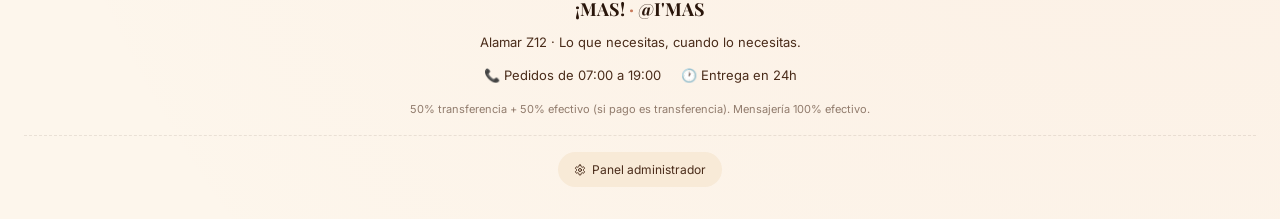
==== commit 09d7ed85: "Change main header from MAS to I'MAS (6aa071827fccca2a9e1be1fc)" ====
--- a/index.html
+++ b/index.html
@@ -3,7 +3,7 @@
 <head>
 <meta charset="UTF-8" />
 <meta name="viewport" content="width=device-width, initial-scale=1.0" />
-<title>¡I'MAS! — Lo que necesitas...</title>
+<title>¡MAS! — Lo que necesitas...</title>
 <link rel="preconnect" href="https://fonts.googleapis.com">
 <link rel="preconnect" href="https://fonts.gstatic.com" crossorigin>
 <link href="https://fonts.googleapis.com/css2?family=Playfair+Display:wght@500;600;700;800&family=Inter:wght@300;400;500;600;700&display=swap" rel="stylesheet">
@@ -90,7 +90,7 @@
 </main>
 
 <footer class="footer">
-  <div class="footer-brand">¡I'MAS! <span>·</span> @I'MAS</div>
+  <div class="footer-brand">¡MAS! <span>·</span> @I'MAS</div>
   <p>Alamar Z12 · Lo que necesitas, cuando lo necesitas.</p>
   <div class="footer-links">
     <span>📞 Pedidos de 07:00 a 19:00</span>
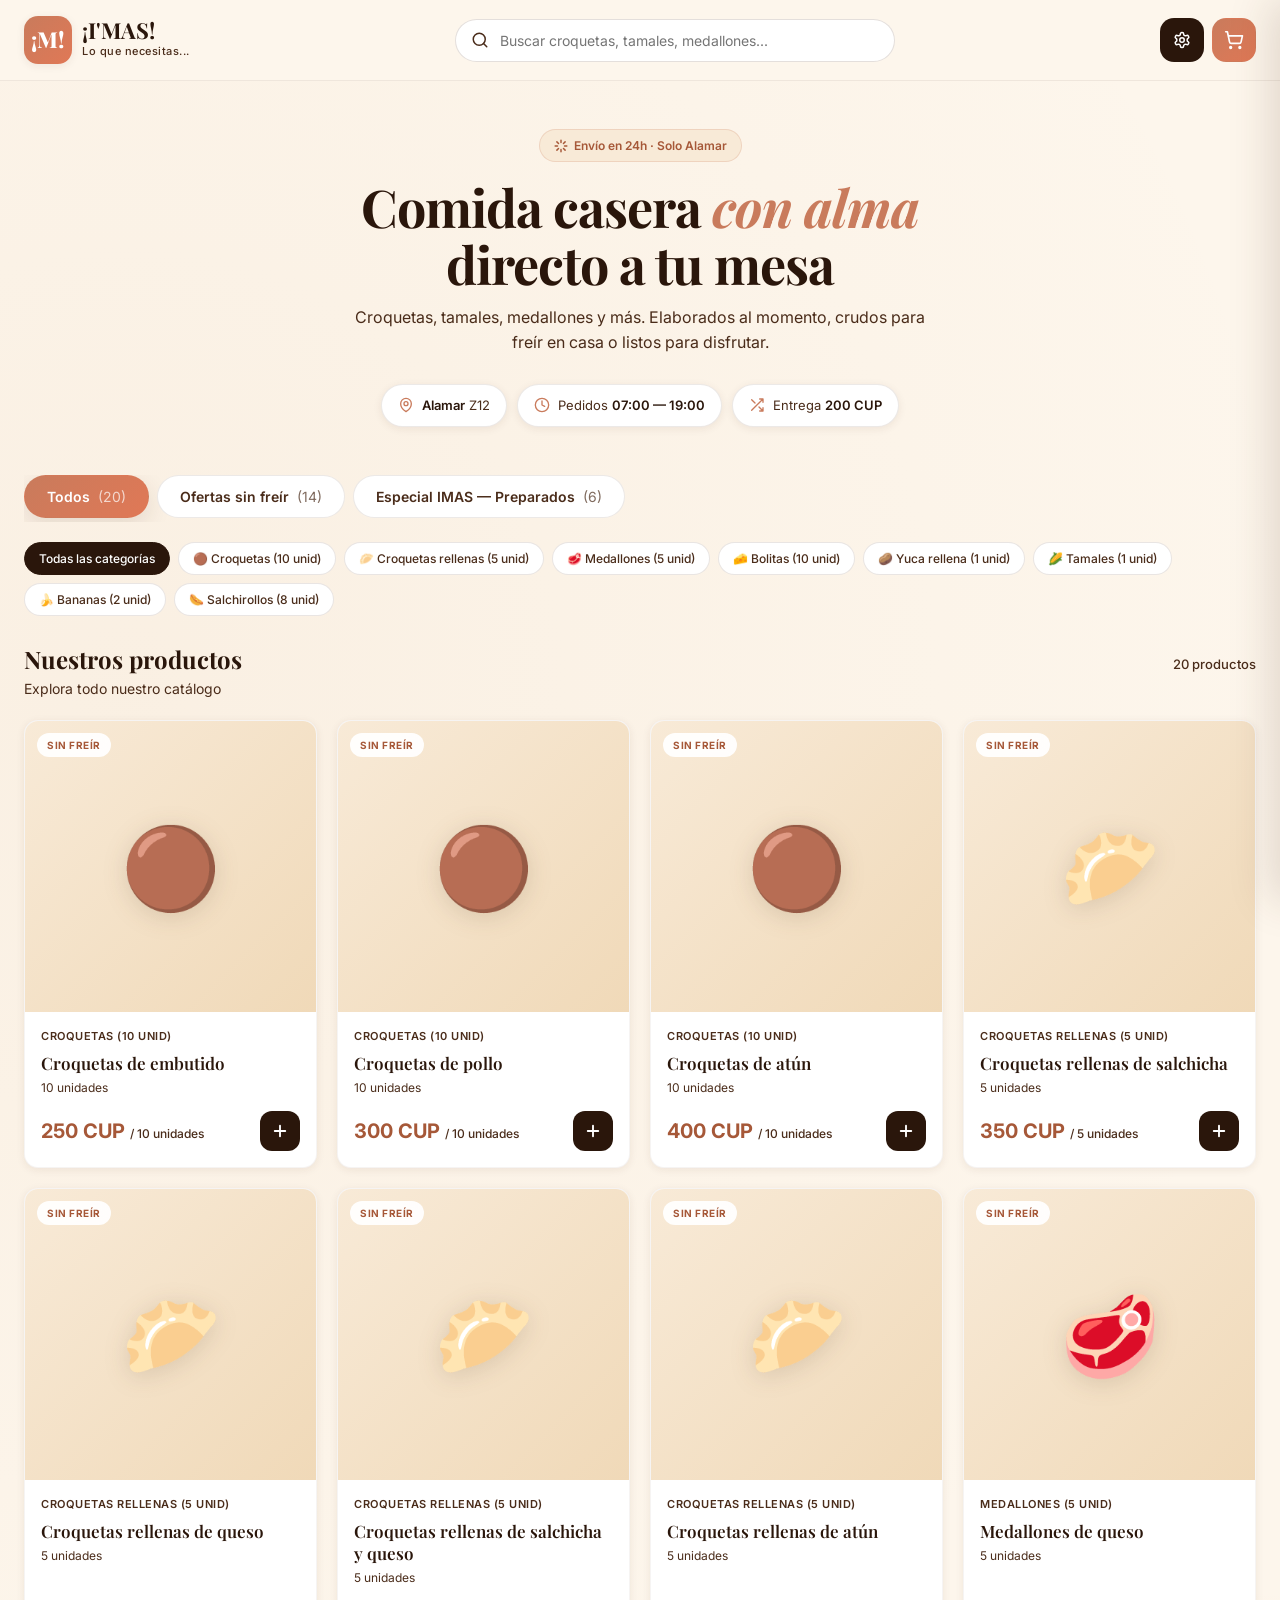
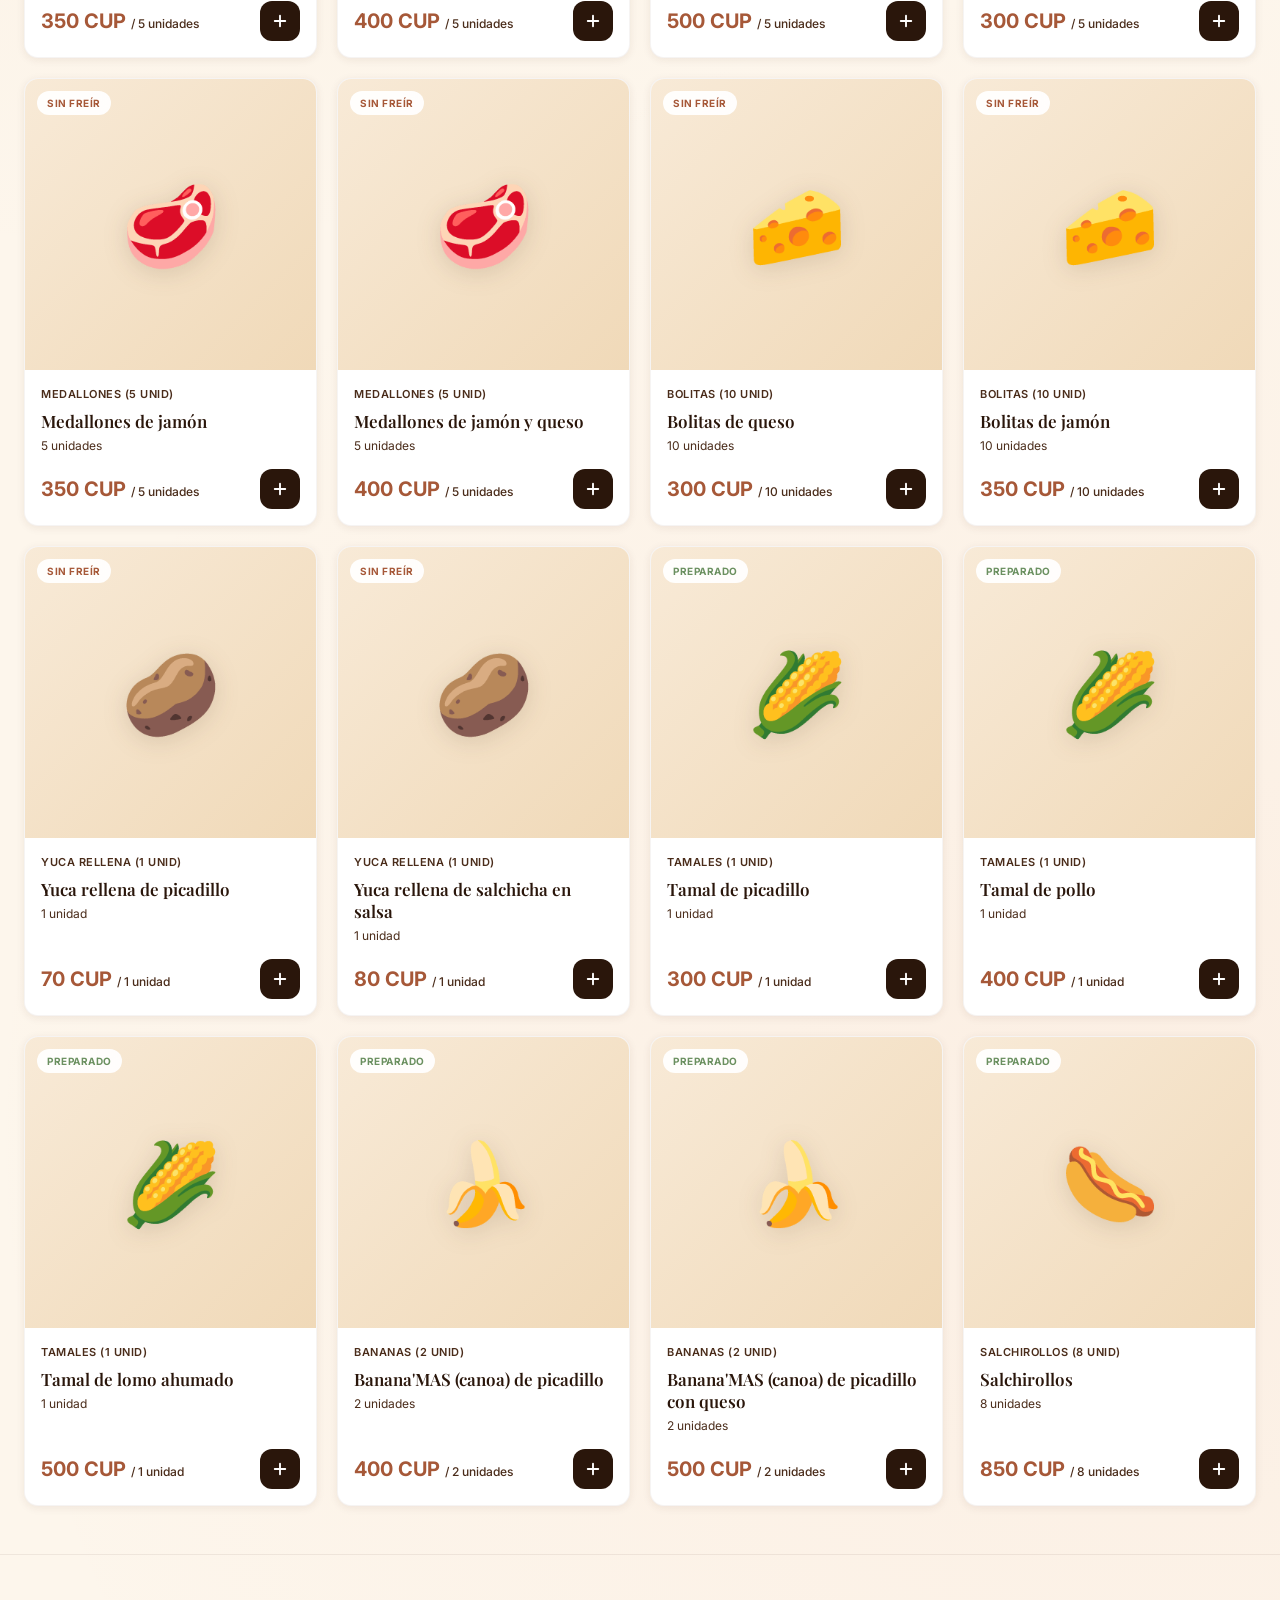
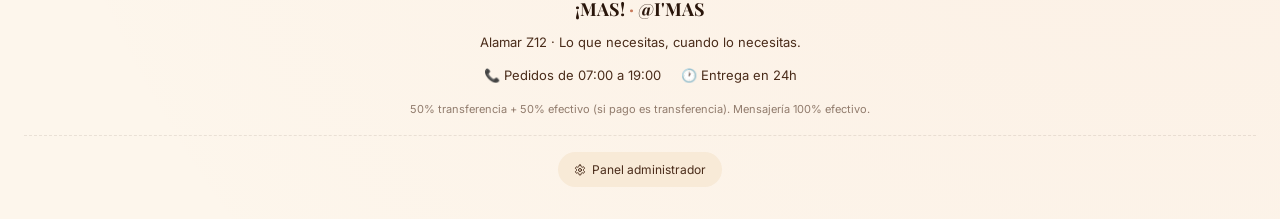
==== commit 464dc6c2: "Modify admin login page to remove default credentials and add password visibility option - Session 1" ====
--- a/index.html
+++ b/index.html
@@ -119,6 +119,7 @@
       <div class="product-category" id="modalCategory"></div>
       <div class="product-name" id="modalName"></div>
       <div class="product-unit" id="modalUnit"></div>
+      <div class="modal-stock" id="modalStock" style="font-size:13px; color:var(--terracotta-dark); font-weight:500; margin-bottom:4px;"></div>
       <div class="modal-description" id="modalDescription"></div>
 
       <div class="quantity-selector">
--- a/css/styles.css
+++ b/css/styles.css
@@ -224,6 +224,34 @@
   transition: all var(--transition);
 }
 .add-btn:hover { background: var(--terracotta); transform: scale(1.08); }
+.add-btn:disabled { opacity: 0.4; cursor: not-allowed; }
+.add-btn:disabled:hover { background: var(--brown-900); transform: none; }
+
+.sold-out-badge {
+  position: absolute; top: 50%; left: 50%;
+  transform: translate(-50%, -50%);
+  background: rgba(192, 64, 64, 0.9); color: white;
+  padding: 6px 16px; border-radius: 8px;
+  font-size: 13px; font-weight: 700;
+  text-transform: uppercase; letter-spacing: 0.5px;
+  z-index: 2;
+}
+.low-stock-badge {
+  position: absolute; bottom: 10px; right: 10px;
+  background: rgba(224, 120, 86, 0.9); color: white;
+  padding: 3px 10px; border-radius: 6px;
+  font-size: 11px; font-weight: 600;
+  z-index: 2;
+}
+.product-card.out-of-stock { opacity: 0.7; }
+.product-card.out-of-stock .product-info { pointer-events: none; }
+
+.no-stock-label {
+  font-size: 12px; font-weight: 600; color: var(--danger);
+  padding: 8px 12px;
+}
+
+.stock-zero { color: var(--danger) !important; }
 
 .empty-state { grid-column: 1 / -1; text-align: center; padding: 64px 24px; color: var(--brown-700); }
 .empty-state svg { color: var(--gold); margin-bottom: 16px; }
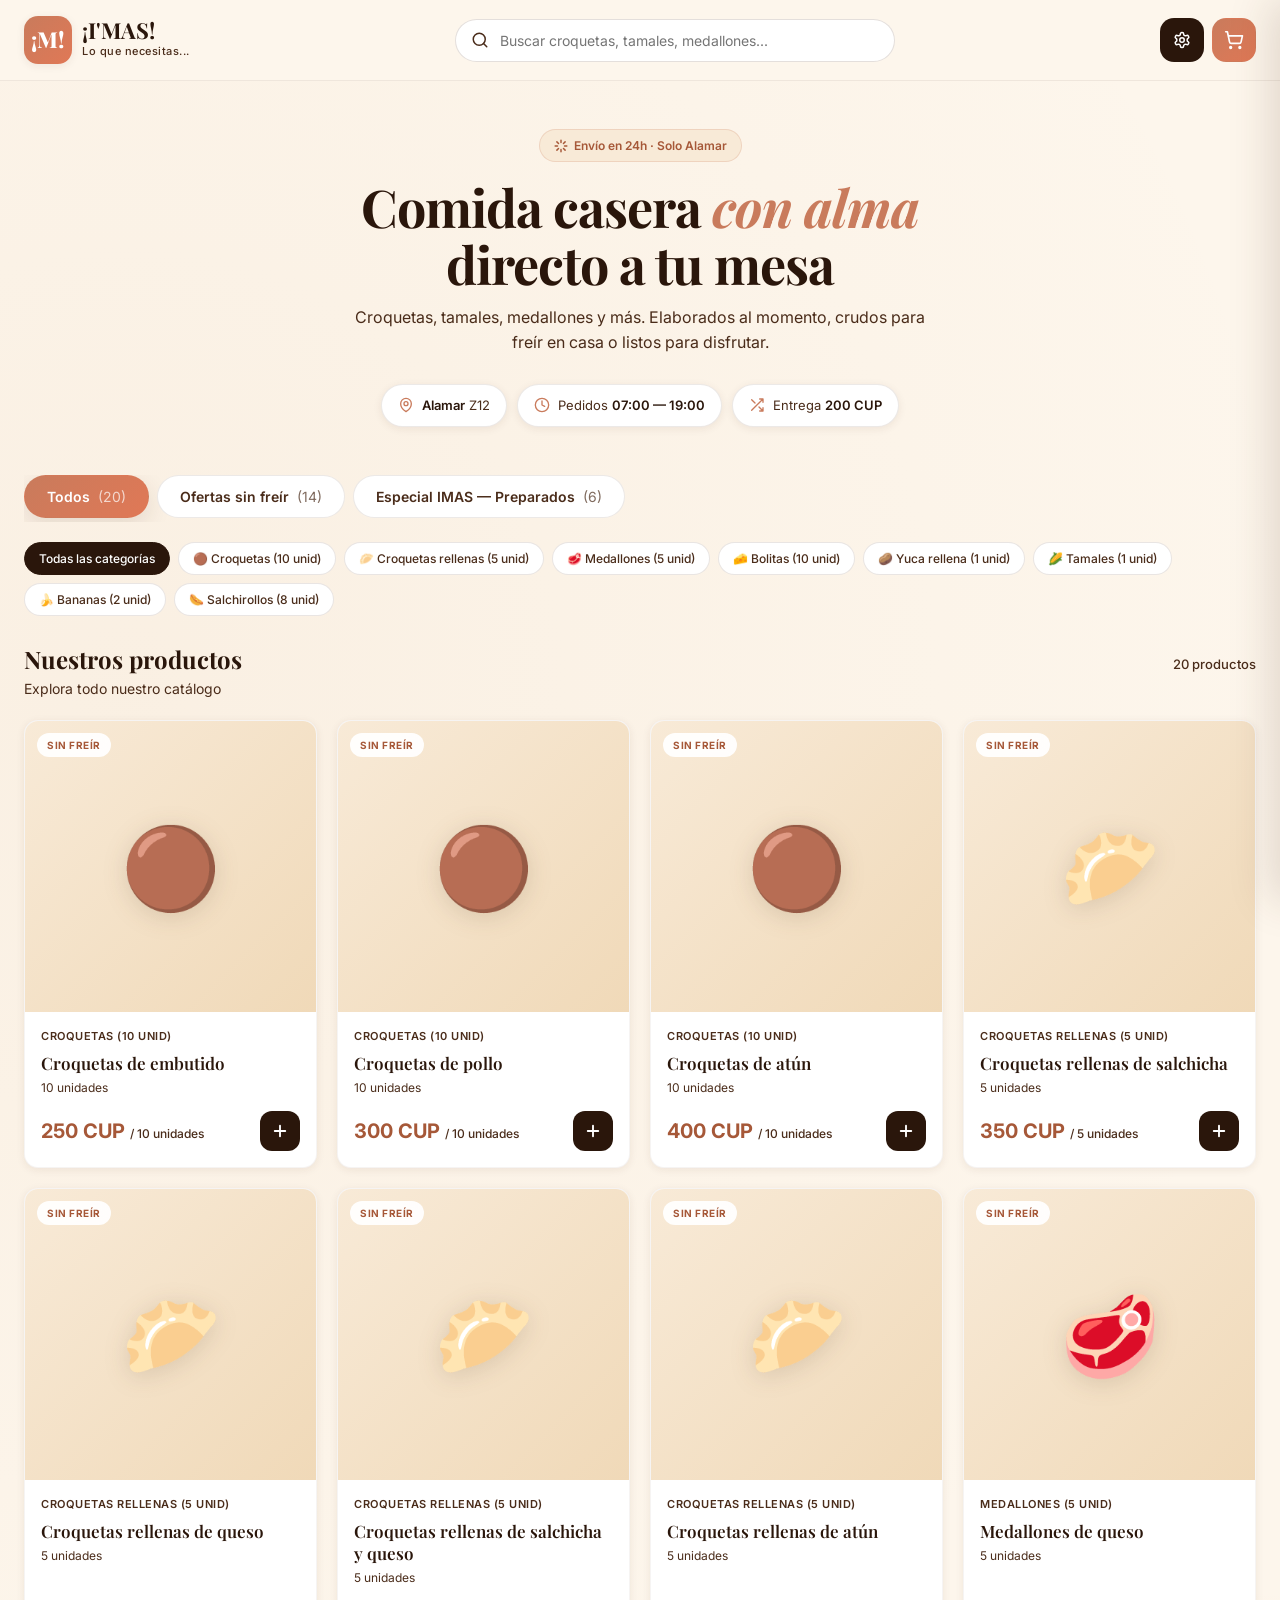
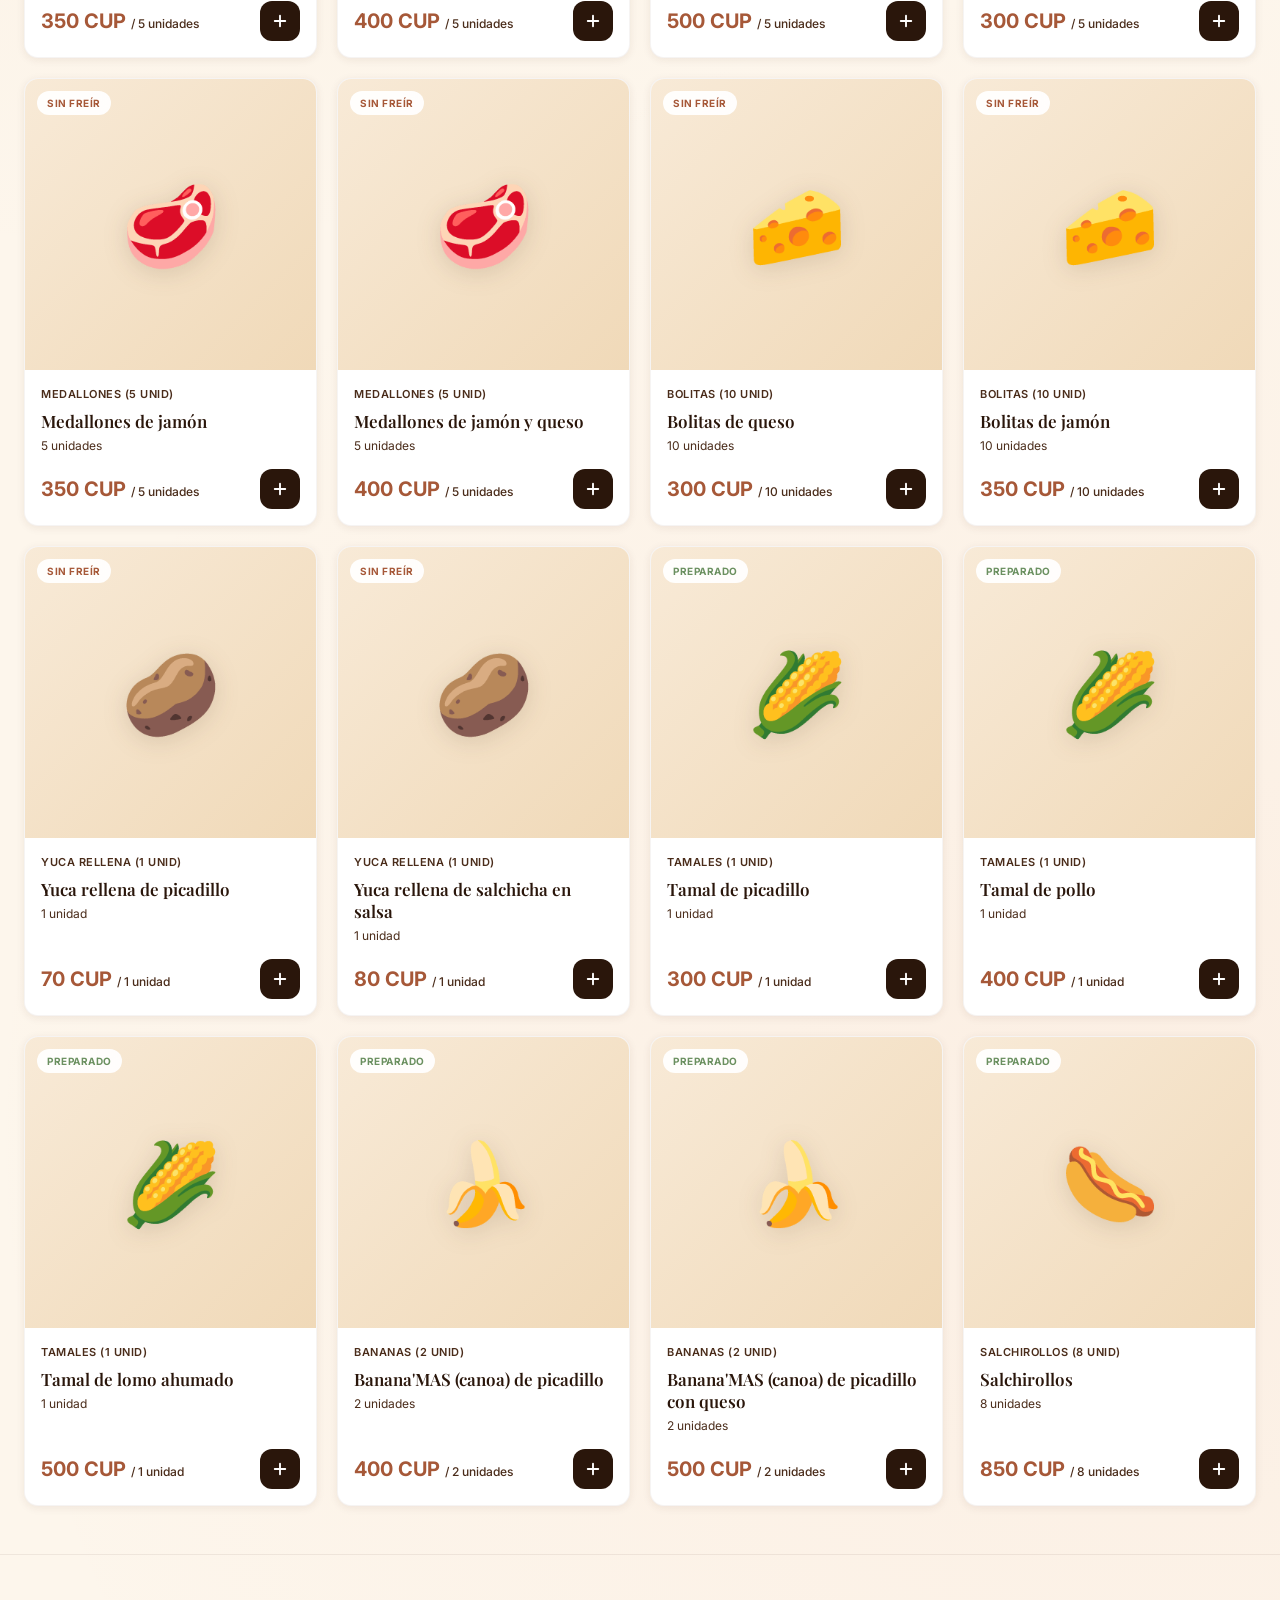
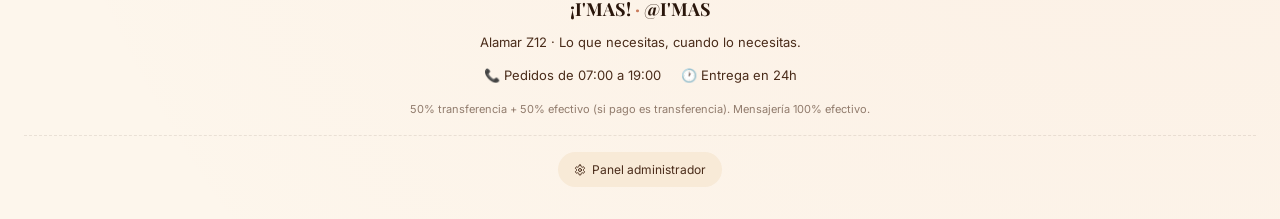
==== commit a35c3691: "Merge pull request #1 from Dah3l/agent-header-name-from-mas-to-imas-edef Change main header name fro" ====
--- a/index.html
+++ b/index.html
@@ -3,7 +3,7 @@
 <head>
 <meta charset="UTF-8" />
 <meta name="viewport" content="width=device-width, initial-scale=1.0" />
-<title>¡MAS! — Lo que necesitas...</title>
+<title>¡I'MAS! — Lo que necesitas...</title>
 <link rel="preconnect" href="https://fonts.googleapis.com">
 <link rel="preconnect" href="https://fonts.gstatic.com" crossorigin>
 <link href="https://fonts.googleapis.com/css2?family=Playfair+Display:wght@500;600;700;800&family=Inter:wght@300;400;500;600;700&display=swap" rel="stylesheet">
@@ -90,7 +90,7 @@
 </main>
 
 <footer class="footer">
-  <div class="footer-brand">¡MAS! <span>·</span> @I'MAS</div>
+  <div class="footer-brand">¡I'MAS! <span>·</span> @I'MAS</div>
   <p>Alamar Z12 · Lo que necesitas, cuando lo necesitas.</p>
   <div class="footer-links">
     <span>📞 Pedidos de 07:00 a 19:00</span>
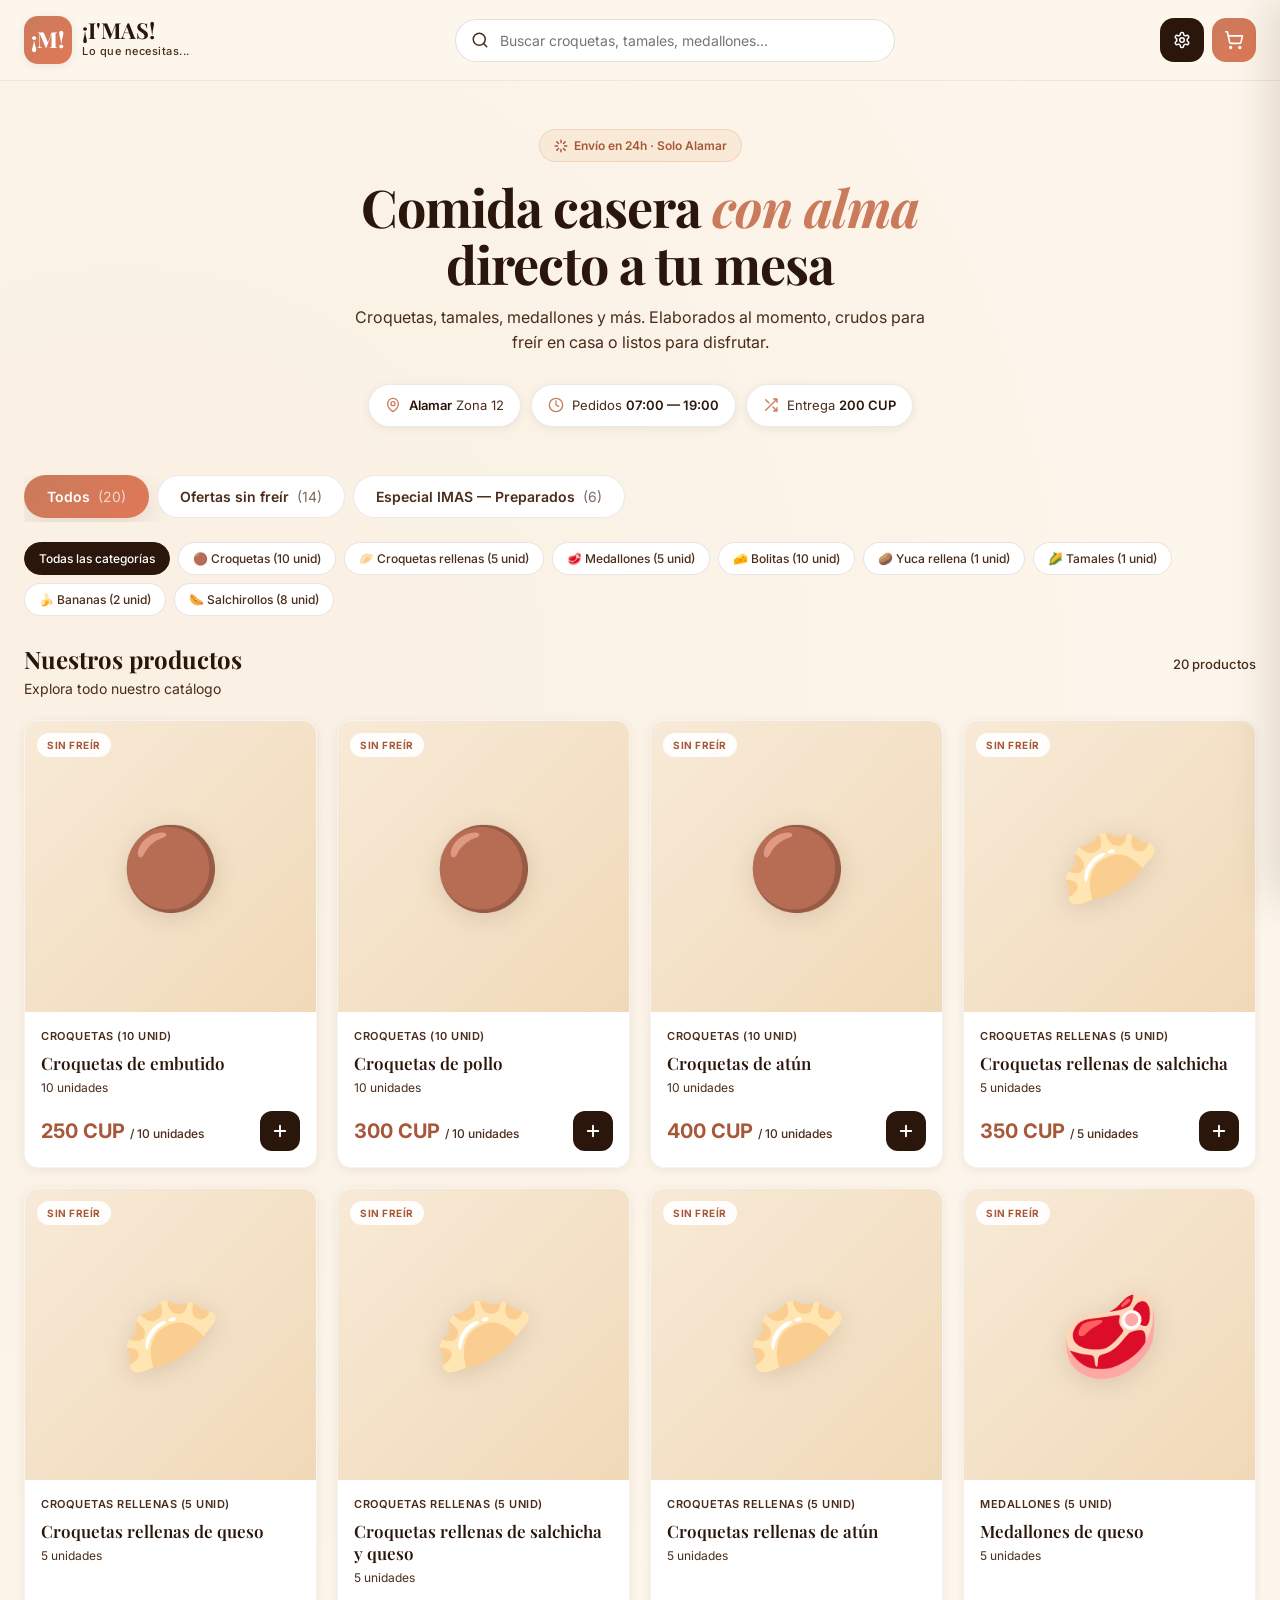
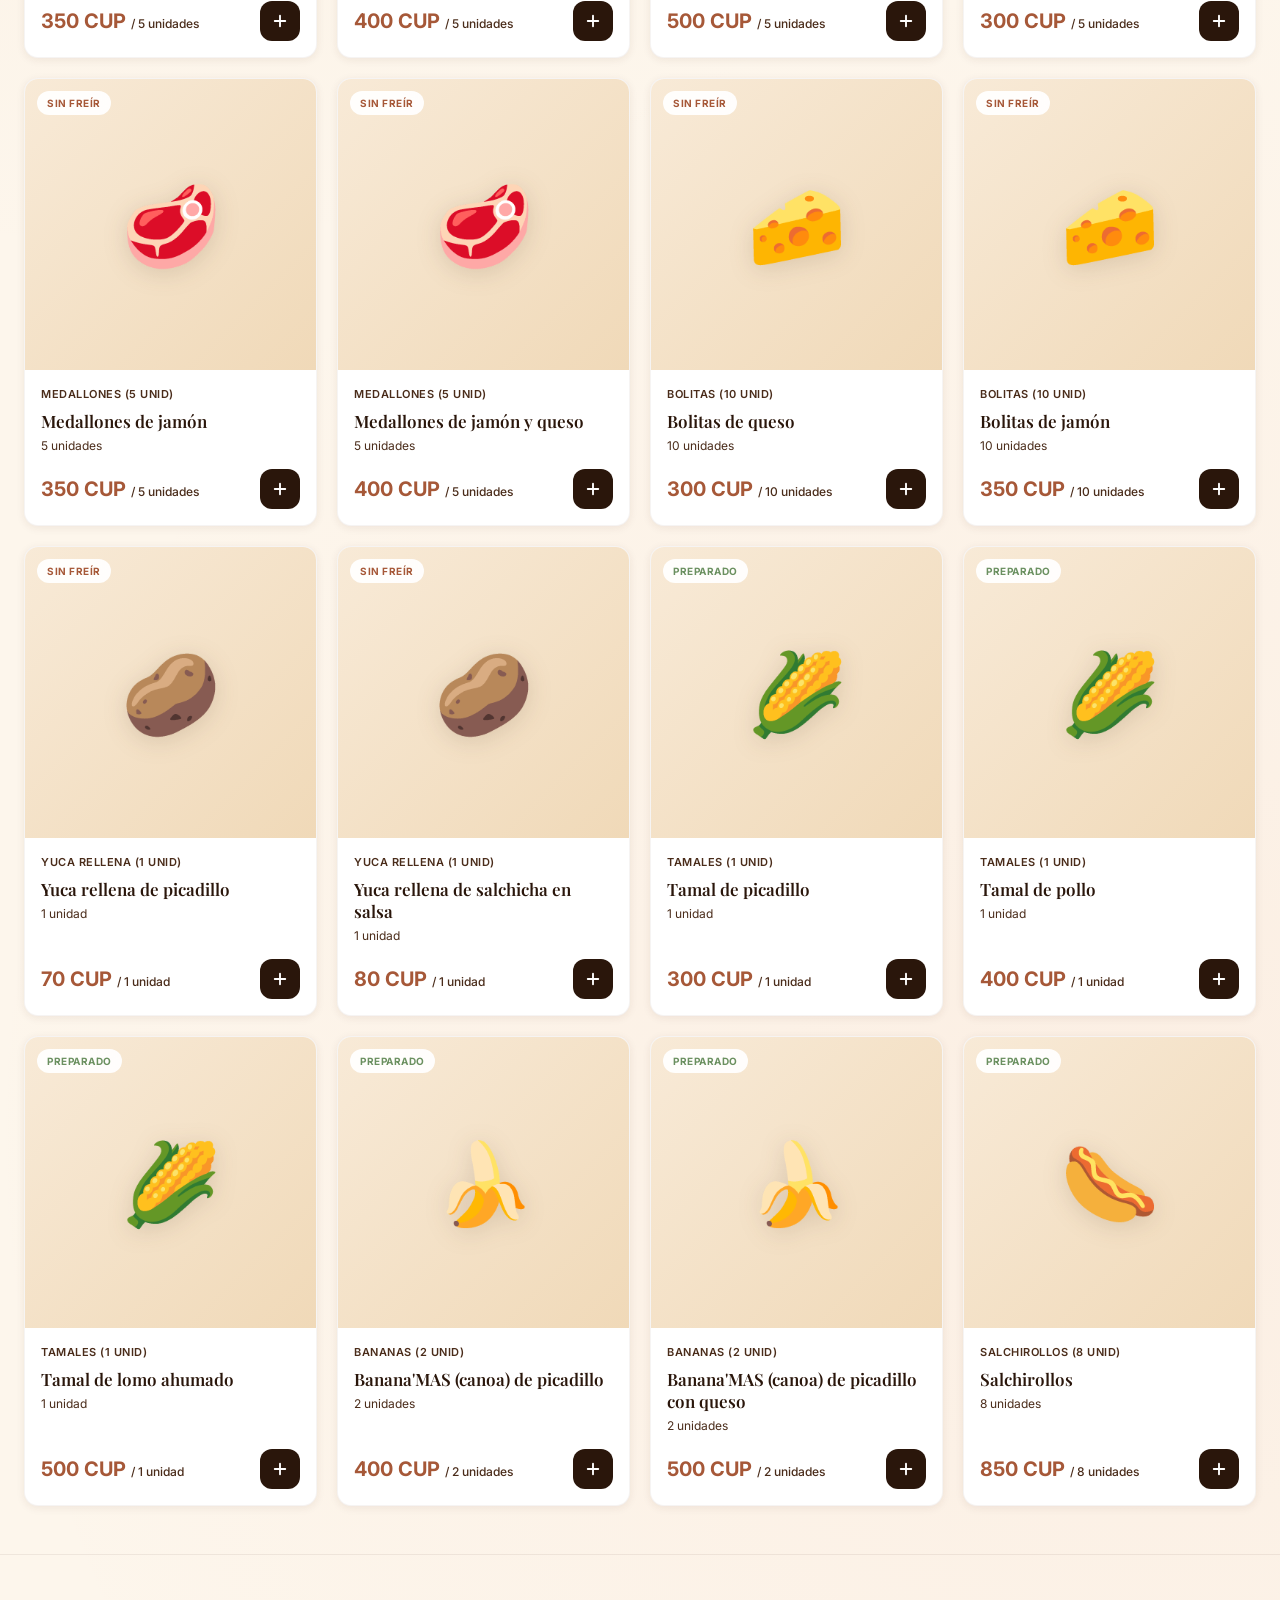
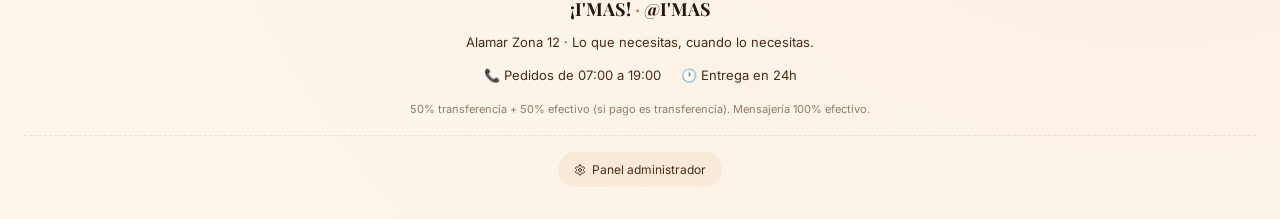
==== commit 0040332f: "cambio de Alamar z12" ====
--- a/index.html
+++ b/index.html
@@ -60,7 +60,7 @@
   <div class="info-chips">
     <div class="info-chip">
       <svg width="16" height="16" viewBox="0 0 24 24" fill="none" stroke="currentColor" stroke-width="2" stroke-linecap="round" stroke-linejoin="round"><path d="M20 10c0 7-8 12-8 12s-8-5-8-12a8 8 0 0 1 16 0Z"/><circle cx="12" cy="10" r="3"/></svg>
-      <span><strong>Alamar</strong> Z12</span>
+      <span><strong>Alamar</strong> Zona 12</span>
     </div>
     <div class="info-chip">
       <svg width="16" height="16" viewBox="0 0 24 24" fill="none" stroke="currentColor" stroke-width="2" stroke-linecap="round" stroke-linejoin="round"><circle cx="12" cy="12" r="10"/><polyline points="12 6 12 12 16 14"/></svg>
@@ -91,7 +91,7 @@
 
 <footer class="footer">
   <div class="footer-brand">¡I'MAS! <span>·</span> @I'MAS</div>
-  <p>Alamar Z12 · Lo que necesitas, cuando lo necesitas.</p>
+  <p>Alamar Zona 12 · Lo que necesitas, cuando lo necesitas.</p>
   <div class="footer-links">
     <span>📞 Pedidos de 07:00 a 19:00</span>
     <span>🕐 Entrega en 24h</span>
@@ -170,6 +170,7 @@
       <div class="summary-row"><span>Mensajería (Alamar)</span><span id="cartDelivery">200 CUP</span></div>
       <div class="summary-row total"><span>Total</span><strong id="cartTotal">0 CUP</strong></div>
     </div>
+    <div class="cart-stock-notice" id="cartStockNotice">Stock reservado al confirmar el pedido.</div>
     <button class="btn-checkout" id="checkoutBtn">
       <svg width="18" height="18" viewBox="0 0 24 24" fill="none" stroke="currentColor" stroke-width="2" stroke-linecap="round" stroke-linejoin="round">
         <path d="M22 16.92v3a2 2 0 0 1-2.18 2 19.79 19.79 0 0 1-8.63-3.07 19.5 19.5 0 0 1-6-6 19.79 19.79 0 0 1-3.07-8.67A2 2 0 0 1 4.11 2h3a2 2 0 0 1 2 1.72 12.84 12.84 0 0 0 .7 2.81 2 2 0 0 1-.45 2.11L8.09 9.91a16 16 0 0 0 6 6l1.27-1.27a2 2 0 0 1 2.11-.45 12.84 12.84 0 0 0 2.81.7A2 2 0 0 1 22 16.92z"/>
--- a/css/store.css
+++ b/css/store.css
@@ -185,6 +185,8 @@
 .cart-item-info { flex: 1; min-width: 0; }
 .cart-item-name { font-family: 'Playfair Display', serif; font-size: 15px; font-weight: 600; color: var(--brown-900); margin-bottom: 2px; line-height: 1.3; }
 .cart-item-unit { font-size: 12px; color: var(--brown-700); margin-bottom: 8px; }
+.cart-stock-available { font-size: 11px; color: var(--success); margin: -3px 0 8px; font-weight: 600; }
+.cart-stock-warning { font-size: 11px; color: var(--danger); margin: -3px 0 8px; font-weight: 600; line-height: 1.35; }
 .cart-item-bottom { display: flex; align-items: center; justify-content: space-between; }
 .cart-qty { display: flex; align-items: center; gap: 6px; background: var(--cream-50); padding: 3px; border-radius: 8px; }
 .cart-qty button {
@@ -204,6 +206,18 @@
 
 .drawer-footer { padding: 20px 24px; border-top: 1px solid rgba(74, 44, 26, 0.08); background: var(--cream-50); }
 .cart-summary { display: flex; flex-direction: column; gap: 8px; margin-bottom: 16px; }
+.cart-stock-notice {
+  padding: 9px 10px; margin: -4px 0 12px;
+  border: 1px solid rgba(107, 144, 96, 0.2);
+  border-radius: var(--radius-sm);
+  background: rgba(107, 144, 96, 0.08);
+  color: var(--success); font-size: 11px; line-height: 1.35;
+}
+.cart-stock-notice.warning {
+  border-color: rgba(192, 64, 64, 0.2);
+  background: rgba(192, 64, 64, 0.07);
+  color: var(--danger);
+}
 .summary-row { display: flex; justify-content: space-between; font-size: 14px; color: var(--brown-700); }
 .summary-row.total {
   padding-top: 12px; border-top: 1px dashed rgba(74, 44, 26, 0.2);
